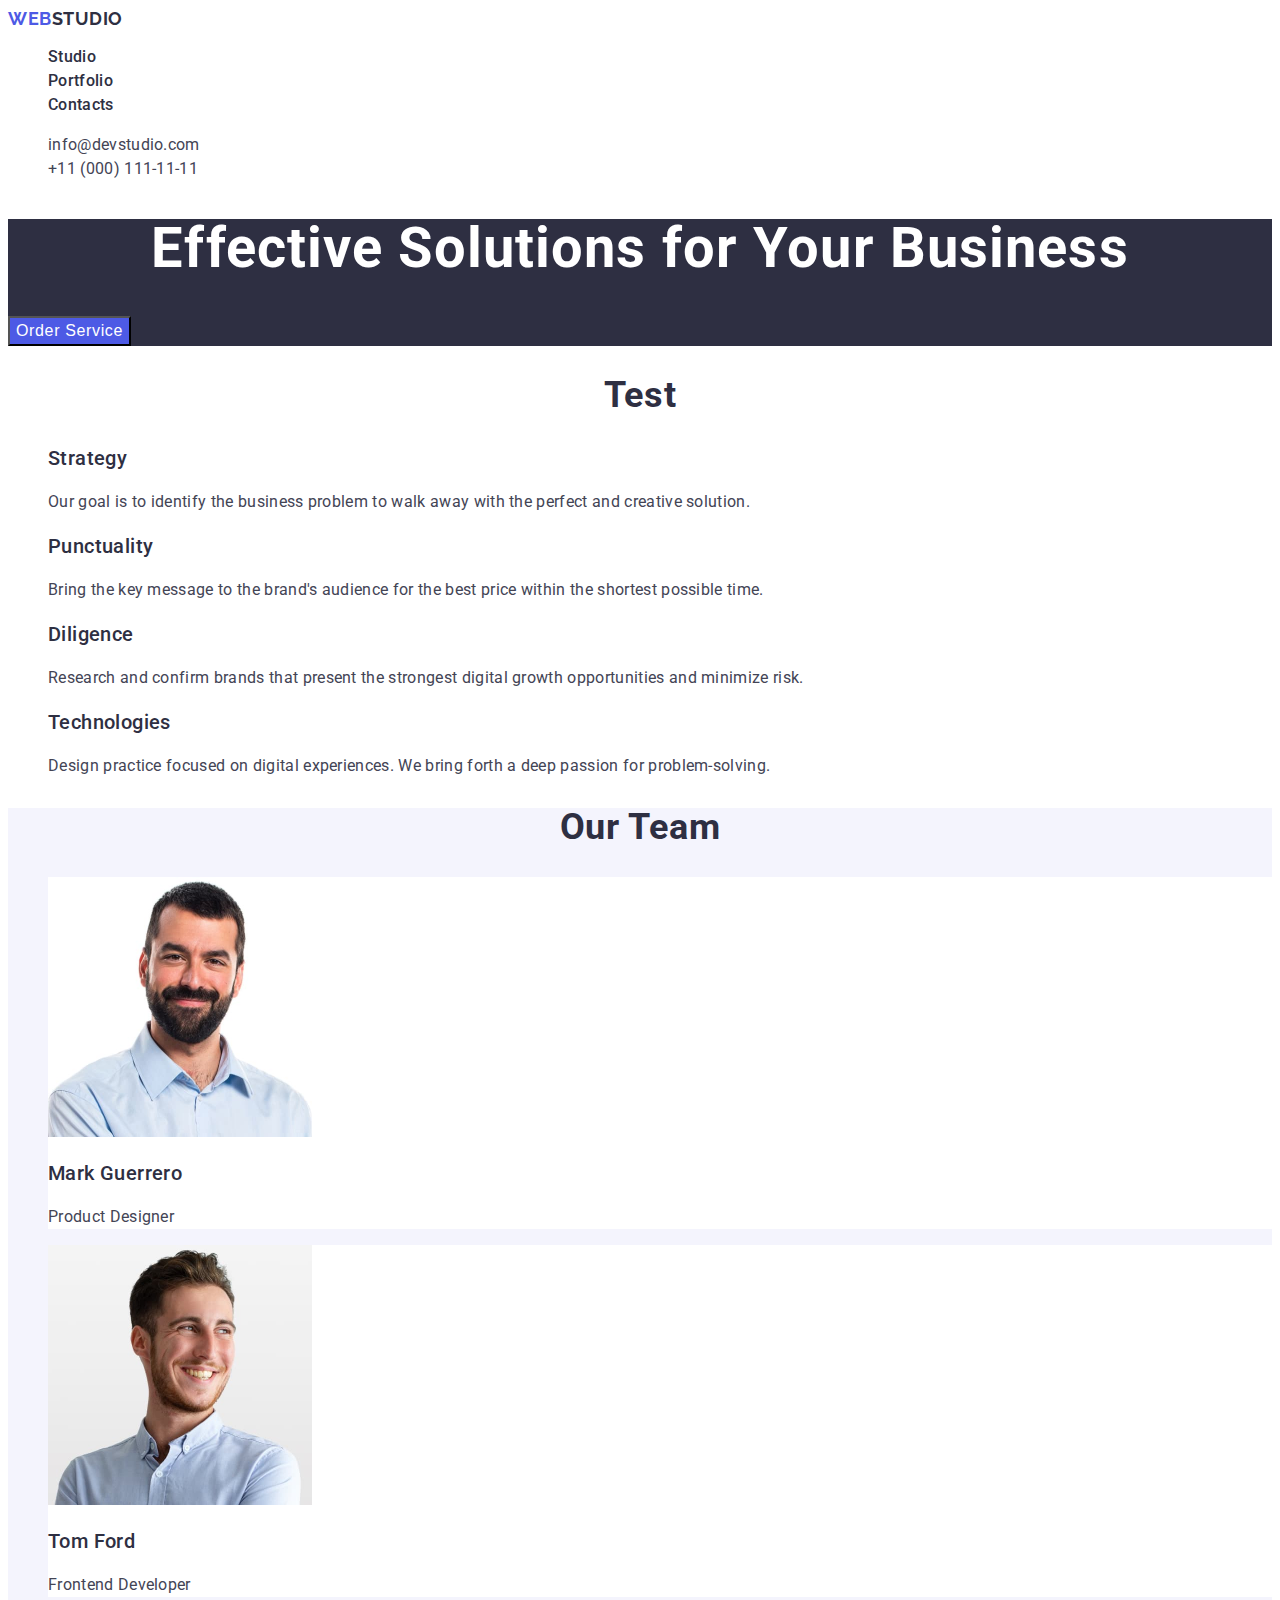
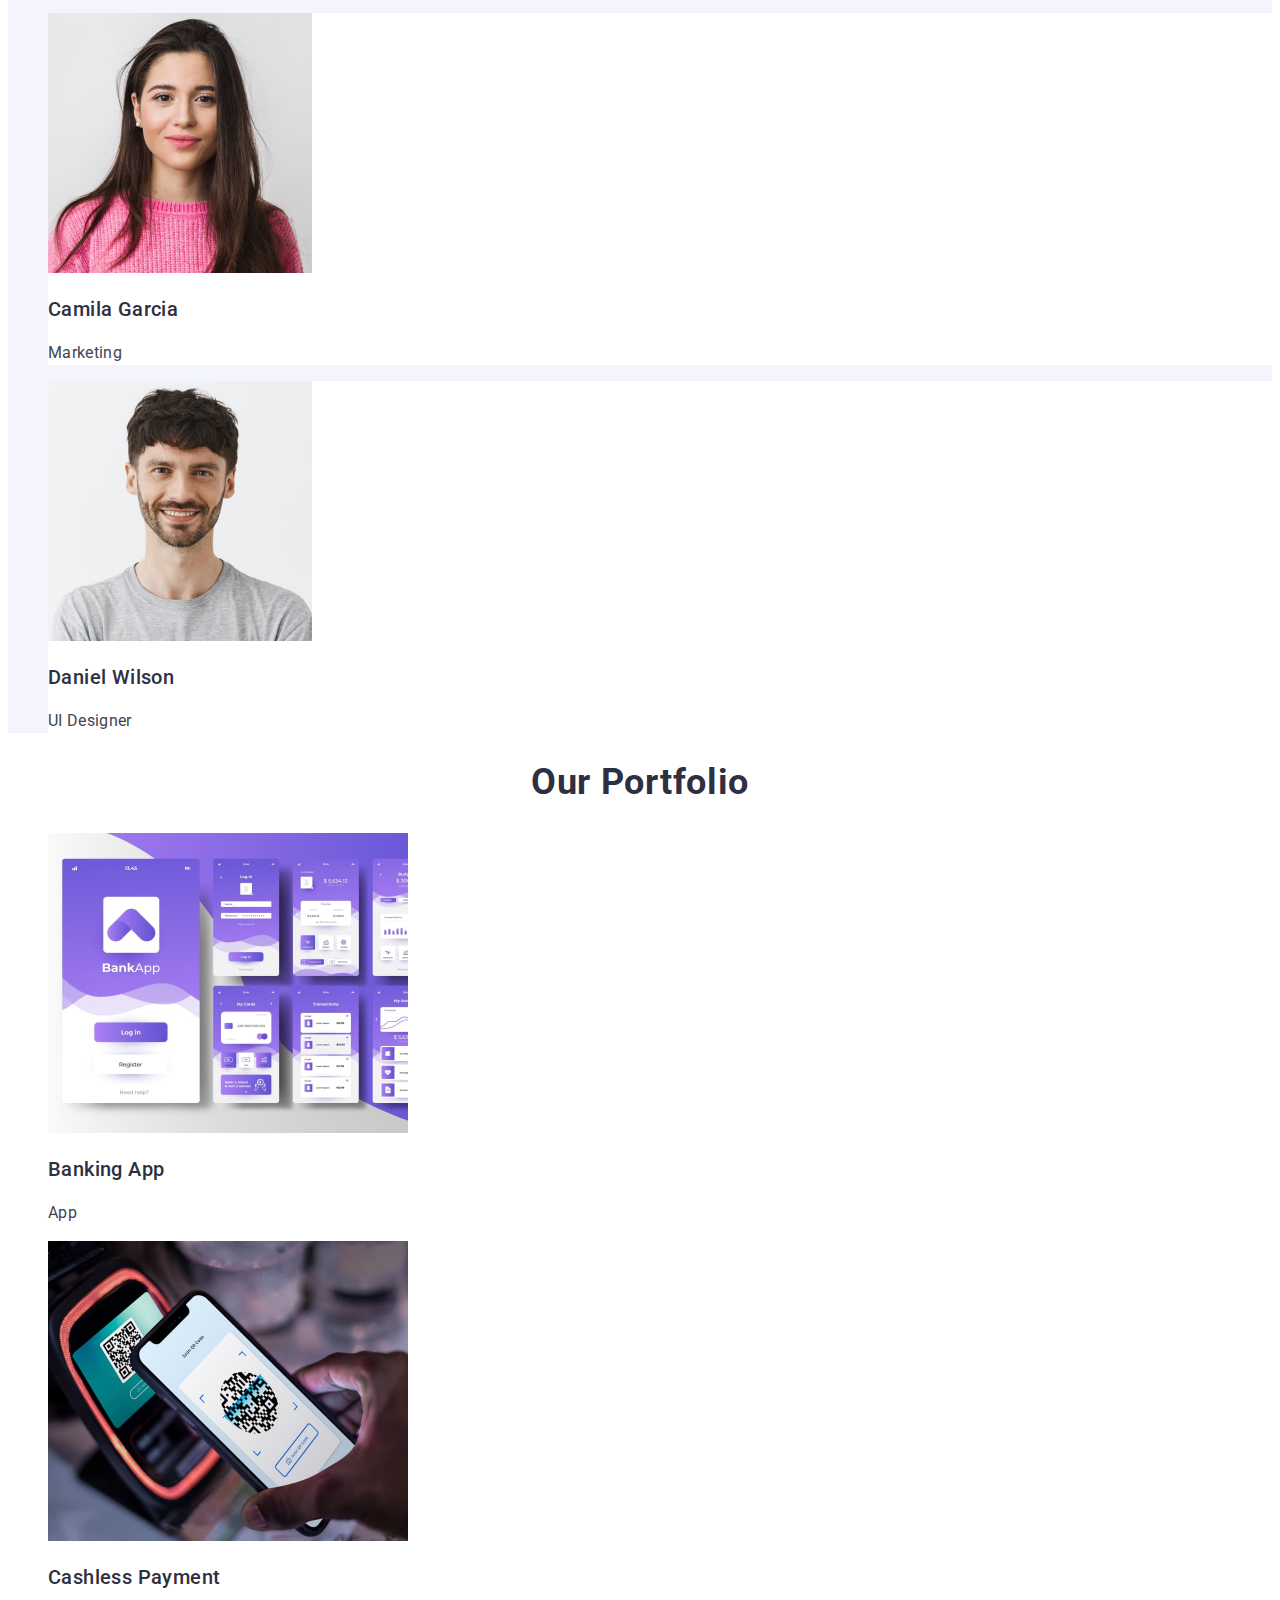
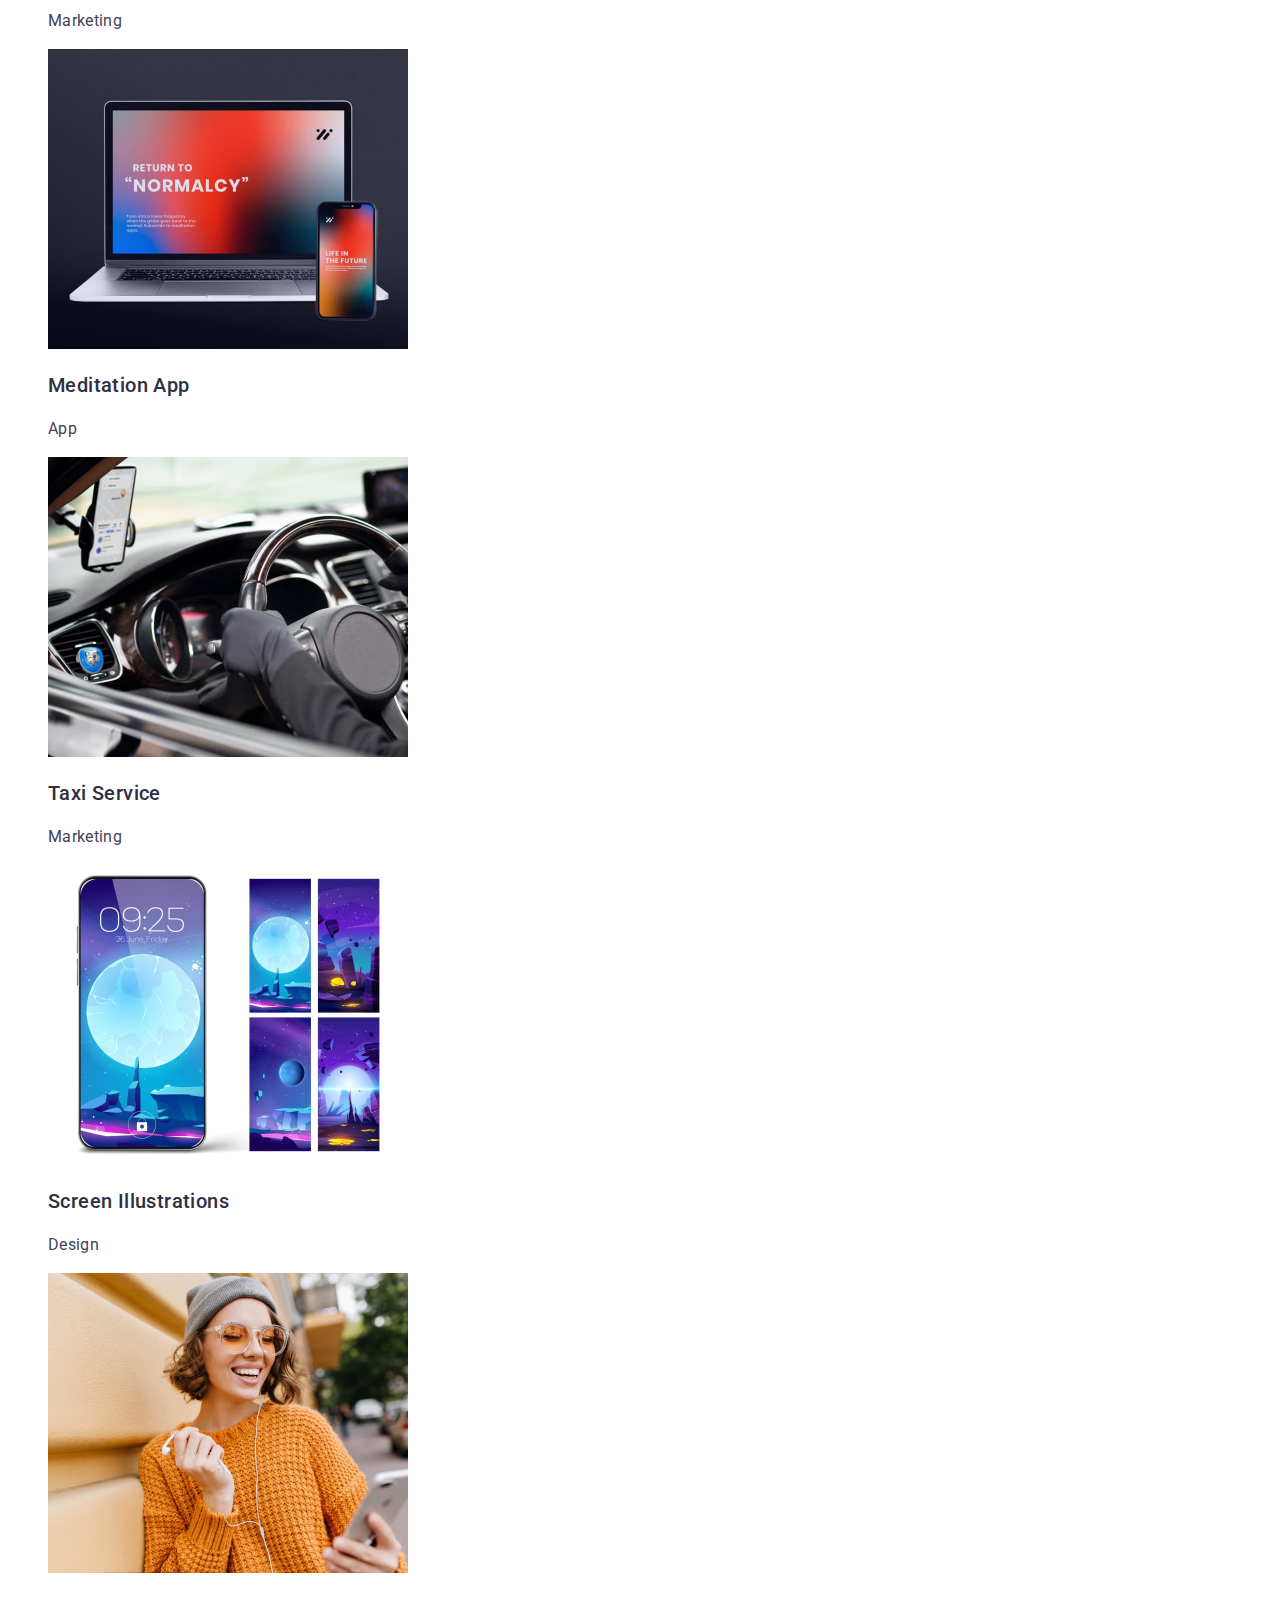
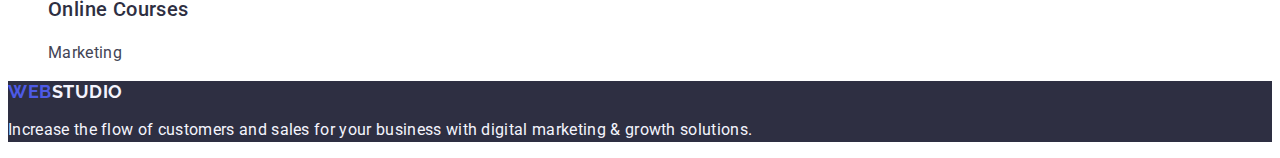
==== index.html @ 0a826c28 "all" ====
<!DOCTYPE html>
<html lang="en">
  <head>
    <meta charset="UTF-8" />
    <meta name="viewport" content="width=device-width, initial-scale=1.0" />
    <link
      rel="stylesheet"
      href="https://cdnjs.cloudflare.com/ajax/libs/modern-normalize/3.0.1/modern-normalize.min.css"
      integrity="sha512-q6WgHqiHlKyOqslT/lgBgodhd03Wp4BEqKeW6nNtlOY4quzyG3VoQKFrieaCeSnuVseNKRGpGeDU3qPmabCANg=="
      crossorigin="anonymous"
      referrerpolicy="no-referrer"
    />
    <link rel="preconnect" href="https://fonts.googleapis.com" />
    <link rel="preconnect" href="https://fonts.gstatic.com" crossorigin />
    <link
      href="https://fonts.googleapis.com/css2?family=Raleway:ital,wght@0,700;1,700&family=Roboto:wght@400;500;700&display=swap"
      rel="stylesheet"
    />
    <link rel="stylesheet" href="./css/style.css" />
    <title>Document</title>
  </head>
  <body>
    <header class="header-link">
      <nav class="nav-link">
        <a href="./index.html" class="logo"
          >Web<span class="logo-text">Studio</span></a
        >
        <ul>
          <li>
            <a href="/" class="link-header">Studio</a>
          </li>
          <li>
            <a href="" class="link-header">Portfolio</a>
          </li>
          <li>
            <a href="" class="link-header">Contacts</a>
          </li>
        </ul>
      </nav>
      <address class="address-head">
        <ul>
          <li>
            <a href="mailto:info@devstudio.com" class="address-link"
              >info@devstudio.com</a
            >
          </li>
          <li>
            <a href="tel:+110001111111" class="address-link"
              >+11 (000) 111-11-11</a
            >
          </li>
        </ul>
      </address>
    </header>
    <main>
      <!-- Order Servic де основна кнопка -->
      <section class="business">
        <h1 class="business-h">Effective Solutions for Your Business</h1>
        <button type="button" class="button-business">Order Service</button>
      </section>
      <!-- Опис -->
      <section>
        <h2 class="base-h-two">Test</h2>
        <ul>
          <li>
            <h3 class="base-h-tri">Strategy</h3>
            <p class="base-p">
              Our goal is to identify the business problem to walk away with the
              perfect and creative solution.
            </p>
          </li>
          <li>
            <h3 class="base-h-tri">Punctuality</h3>
            <p class="base-p">
              Bring the key message to the brand's audience for the best price
              within the shortest possible time.
            </p>
          </li>
          <li>
            <h3 class="base-h-tri">Diligence</h3>
            <p class="base-p">
              Research and confirm brands that present the strongest digital
              growth opportunities and minimize risk.
            </p>
          </li>
          <li>
            <h3 class="base-h-tri">Technologies</h3>
            <p class="base-p">
              Design practice focused on digital experiences. We bring forth a
              deep passion for problem-solving.
            </p>
          </li>
        </ul>
      </section>
      <!-- Команда -->
      <section class="comand">
        <h2 class="base-h-two-van">Our Team</h2>
        <ul>
          <li class="comand-link">
            <img
              src="./images/img-3.jpg"
              alt="photo-Mark Guerrero"
              width="264"
              height="260"
            />
            <h3 class="base-h-tri">Mark Guerrero</h3>
            <p class="base-p">Product Designer</p>
          </li>
          <li class="comand-link">
            <img
              src="./images/img-2.jpg"
              alt="photo-Tom Ford"
              width="264"
              height="260"
            />
            <h3 class="base-h-tri">Tom Ford</h3>
            <p class="base-p">Frontend Developer</p>
          </li>
          <li class="comand-link">
            <img
              src="./images/img-1.jpg"
              alt="photo-Camila Garcia"
              width="264"
              height="260"
            />
            <h3 class="base-h-tri">Camila Garcia</h3>
            <p class="base-p">Marketing</p>
          </li>
          <li class="comand-link">
            <img
              src="./images/img.jpg"
              alt="photo-Daniel Wilson"
              width="264"
              height="260"
            />
            <h3 class="base-h-tri">Daniel Wilson</h3>
            <p class="base-p">UI Designer</p>
          </li>
        </ul>
      </section>
      <!-- Портфоліо -->
      <section>
        <h2 class="base-h-two-van">Our Portfolio</h2>
        <ul>
          <li>
            <img
              src="./images/photo-5.jpg"
              alt="photo-Banking-App"
              width="360"
              height="300"
            />
            <h3 class="base-h-tri">Banking App</h3>
            <p class="base-p">App</p>
          </li>
          <li>
            <img
              src="./images/photo-4.jpg"
              alt="photo-Cashless-Payment"
              width="360"
              height="300"
            />
            <h3 class="base-h-tri">Cashless Payment</h3>
            <p class="base-p">Marketing</p>
          </li>
          <li>
            <img
              src="./images/photo-3.jpg"
              alt="photo-Meditation"
              width="360"
              height="300"
            />
            <h3 class="base-h-tri">Meditation App</h3>
            <p class="base-p">App</p>
          </li>
          <li>
            <img
              src="./images/photo-2.jpg"
              alt="photo-Taxi"
              width="360"
              height="300"
            />
            <h3 class="base-h-tri">Taxi Service</h3>
            <p class="base-p">Marketing</p>
          </li>
          <li>
            <img
              src="./images/photo-1.jpg"
              alt="photo-Screen-Illustrations"
              width="360"
              height="300"
            />
            <h3 class="base-h-tri">Screen Illustrations</h3>
            <p class="base-p">Design</p>
          </li>
          <li>
            <img
              src="./images/photo.jpg"
              alt="photo-Online-Courses"
              width="360"
              height="300"
            />
            <h3 class="base-h-tri">Online Courses</h3>
            <p class="base-p">Marketing</p>
          </li>
        </ul>
      </section>
    </main>
    <footer class="footer">
      <a href="./index.html" class="logo-futer"
        >Web<span class="logo-futer-span">Studio</span></a
      >
      <p class="footer-p">
        Increase the flow of customers and sales for your business with digital
        marketing & growth solutions.
      </p>
    </footer>
  </body>
</html>
---- css/style.css ----
body {
    font-family: "Roboto", sans-serif;
    background-color: #fff;
    color: #434455;
}
ul, ol {
    list-style-type: none;
}
a{
    text-decoration: none;
}
.address-head{
    font-style: normal
}
.logo{
    font-family: "Raleway", sans-serif;
    font-weight: 700;
    font-size: 18px;
    line-height: 1.17;
    letter-spacing: 0.03em;
    text-transform: uppercase;
    color: #4d5ae5;
}
.logo-text{
    color: #2e2f42;
}
.link-header{
    font-weight: 500;
    font-size: 16px;
    line-height: 1.5;
    letter-spacing: 0.02em;
    color: #2e2f42;
}
.link-header:focus, .link-header:hover{
    color: #404BBF;
}
.address-link{
    font-size: 16px;
    line-height: 1.5;
    letter-spacing: 0.02em;
    color: #434455;
    font-style: normal;
}
.address-link:focus, .address-link:hover {
    color: #404BBF;
}
.business{
    background-color: #2e2f42;
}
.business-h{
    font-weight: 700;
    font-size: 56px;
    line-height: 1.07;
    letter-spacing: 0.02em;
    text-align: center;
    color: #fff;
}
.button-business{
    font-weight: 500;
    font-size: 16px;
    line-height: 1.5;
    letter-spacing: 0.04em;
    color: #fff;
    background-color: #4d5ae5;
    cursor: pointer;
}
.button-business:focus, .button-business:hover {
    background-color: #404BBF;
}
.base-h-two{
    font-weight: 700;
    font-size: 36px;
    line-height: 1.11;
    letter-spacing: 0.02em;
    text-align: center;
    color: #2e2f42;
}
.base-h-two-van{
    font-weight: 700;
    font-size: 36px;
    line-height: 1.11;
    letter-spacing: 0.02em;
    text-align: center;
    color: #2e2f42;
    text-transform: capitalize;
}
.base-h-tri{
    font-weight: 500;
    font-size: 20px;
    line-height: 1.2;
    letter-spacing: 0.02em;
    color: #2e2f42;
}
.base-p{
    font-size: 16px;
    line-height: 1.5;
    letter-spacing: 0.02em;
}
.comand{
    background-color: #f4f4fd;
}
.comand-link{
    background-color: #fff;
}
.footer{
    background-color: #2e2f42;
}
.logo-futer{
    font-family: "Raleway", sans-serif;
    font-weight: 700;
    font-size: 18px;
    line-height: 1.17;
    letter-spacing: 0.03em;
    text-transform: uppercase;
    color: #4d5ae5;
}
.logo-futer-span{
    color: #f4f4fd;
}
.footer-p{
    font-size: 16px;
    line-height: 1.5;
    letter-spacing: 0.02em;
    color: #f4f4fd;
}
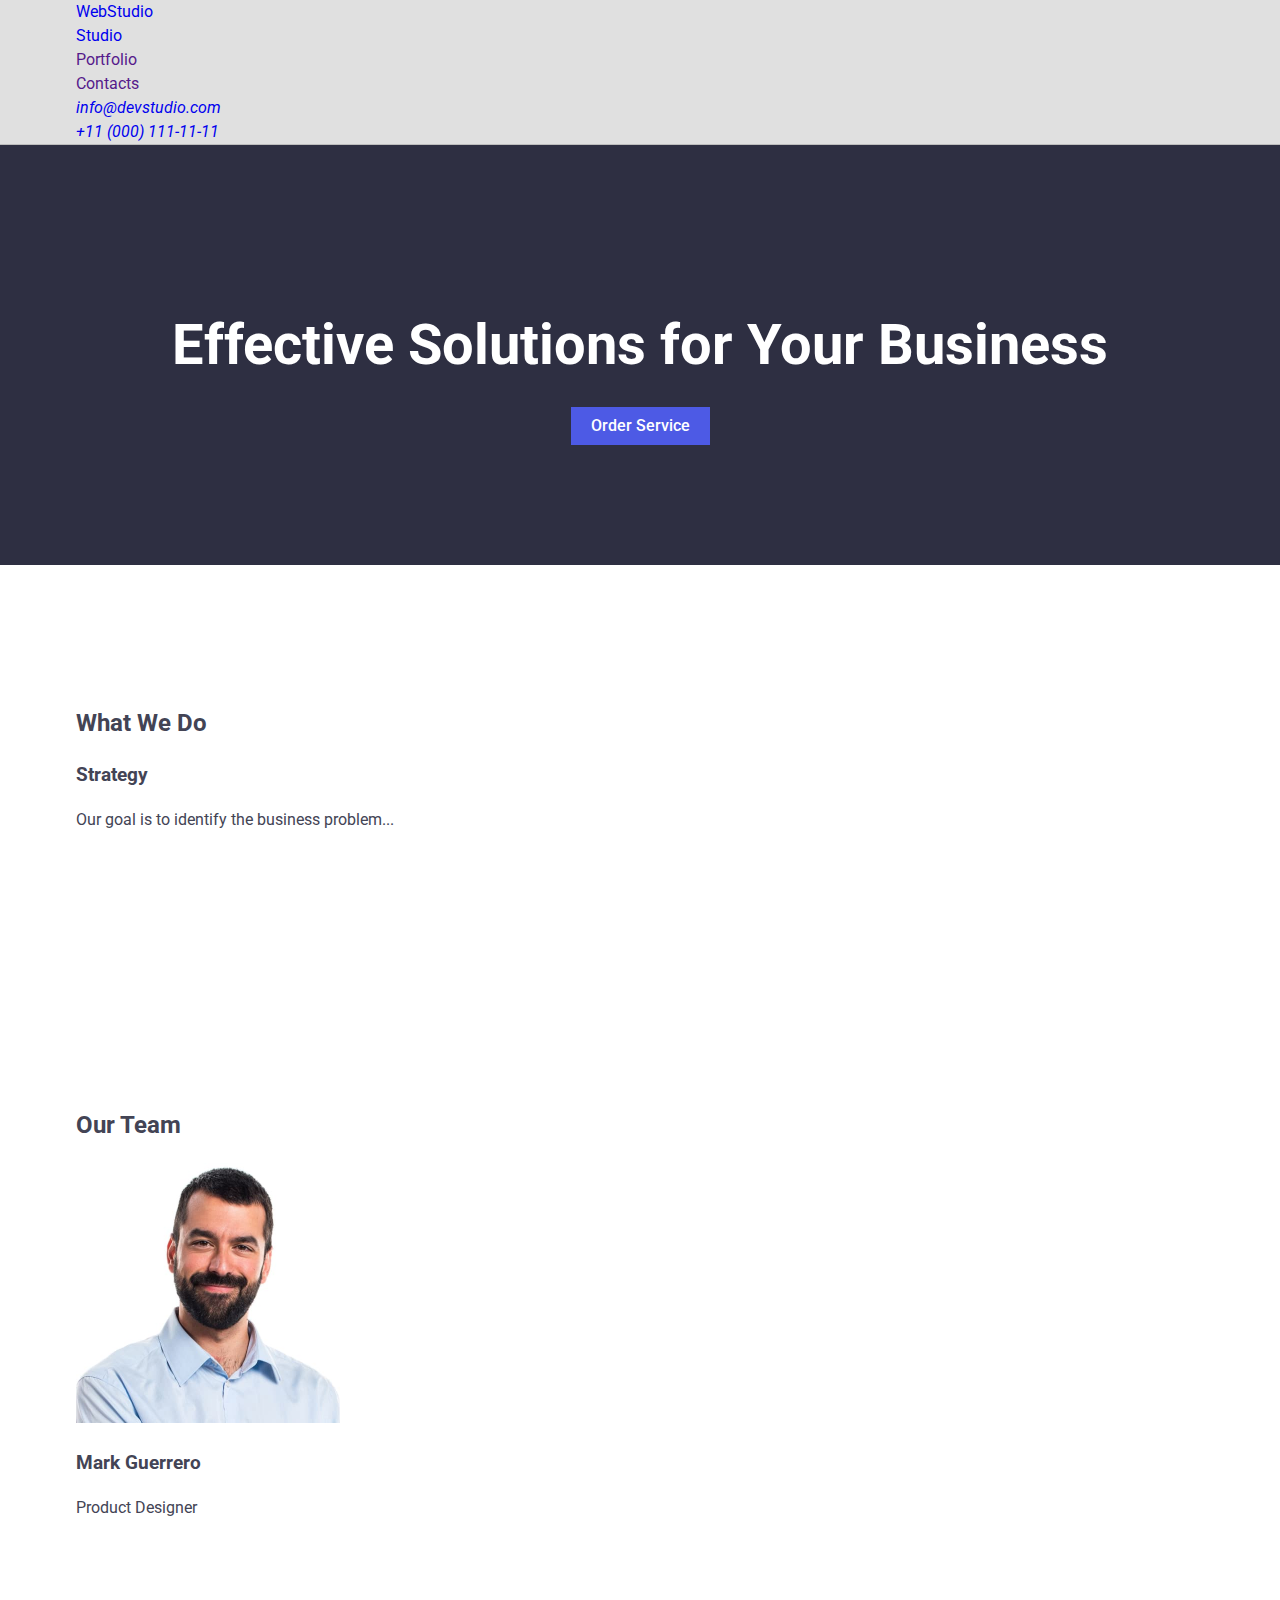
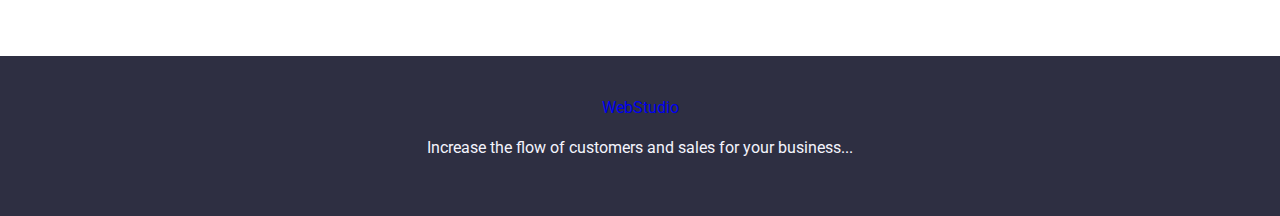
==== commit efbf6058: "all" ====
--- a/index.html
+++ b/index.html
@@ -1,218 +1,83 @@
 <!DOCTYPE html>
 <html lang="en">
-  <head>
-    <meta charset="UTF-8" />
-    <meta name="viewport" content="width=device-width, initial-scale=1.0" />
+<head>
+    <meta charset="UTF-8">
+    <meta name="viewport" content="width=device-width, initial-scale=1.0">
     <link
       rel="stylesheet"
       href="https://cdnjs.cloudflare.com/ajax/libs/modern-normalize/3.0.1/modern-normalize.min.css"
-      integrity="sha512-q6WgHqiHlKyOqslT/lgBgodhd03Wp4BEqKeW6nNtlOY4quzyG3VoQKFrieaCeSnuVseNKRGpGeDU3qPmabCANg=="
-      crossorigin="anonymous"
-      referrerpolicy="no-referrer"
     />
-    <link rel="preconnect" href="https://fonts.googleapis.com" />
-    <link rel="preconnect" href="https://fonts.gstatic.com" crossorigin />
+    <link rel="preconnect" href="https://fonts.googleapis.com">
+    <link rel="preconnect" href="https://fonts.gstatic.com" crossorigin>
     <link
-      href="https://fonts.googleapis.com/css2?family=Raleway:ital,wght@0,700;1,700&family=Roboto:wght@400;500;700&display=swap"
+      href="https://fonts.googleapis.com/css2?family=Raleway:wght@700&family=Roboto:wght@400;500;700&display=swap"
       rel="stylesheet"
     />
-    <link rel="stylesheet" href="./css/style.css" />
-    <title>Document</title>
-  </head>
-  <body>
-    <header class="header-link">
-      <nav class="nav-link">
-        <a href="./index.html" class="logo"
-          >Web<span class="logo-text">Studio</span></a
-        >
-        <ul>
-          <li>
-            <a href="/" class="link-header">Studio</a>
-          </li>
-          <li>
-            <a href="" class="link-header">Portfolio</a>
-          </li>
-          <li>
-            <a href="" class="link-header">Contacts</a>
-          </li>
-        </ul>
-      </nav>
-      <address class="address-head">
-        <ul>
-          <li>
-            <a href="mailto:info@devstudio.com" class="address-link"
-              >info@devstudio.com</a
-            >
-          </li>
-          <li>
-            <a href="tel:+110001111111" class="address-link"
-              >+11 (000) 111-11-11</a
-            >
-          </li>
-        </ul>
-      </address>
+    <link rel="stylesheet" href="./css/style.css">
+    <title>WebStudio</title>
+</head>
+<body>
+    <header class="header">
+      <div class="container">
+        <nav class="nav">
+          <a href="./index.html" class="logo">Web<span class="logo-text">Studio</span></a>
+          <ul class="nav-list">
+            <li><a href="/" class="nav-link">Studio</a></li>
+            <li><a href="" class="nav-link">Portfolio</a></li>
+            <li><a href="" class="nav-link">Contacts</a></li>
+          </ul>
+        </nav>
+        <address class="address">
+          <ul class="address-list">
+            <li><a href="mailto:info@devstudio.com" class="address-link">info@devstudio.com</a></li>
+            <li><a href="tel:+110001111111" class="address-link">+11 (000) 111-11-11</a></li>
+          </ul>
+        </address>
+      </div>
     </header>
+
     <main>
-      <!-- Order Servic де основна кнопка -->
-      <section class="business">
-        <h1 class="business-h">Effective Solutions for Your Business</h1>
-        <button type="button" class="button-business">Order Service</button>
+      <!-- Головний банер -->
+      <section class="business section">
+        <div class="container">
+          <h1 class="business-h">Effective Solutions for Your Business</h1>
+          <button type="button" class="button-business">Order Service</button>
+        </div>
       </section>
+
       <!-- Опис -->
-      <section>
-        <h2 class="base-h-two">Test</h2>
-        <ul>
-          <li>
-            <h3 class="base-h-tri">Strategy</h3>
-            <p class="base-p">
-              Our goal is to identify the business problem to walk away with the
-              perfect and creative solution.
-            </p>
-          </li>
-          <li>
-            <h3 class="base-h-tri">Punctuality</h3>
-            <p class="base-p">
-              Bring the key message to the brand's audience for the best price
-              within the shortest possible time.
-            </p>
-          </li>
-          <li>
-            <h3 class="base-h-tri">Diligence</h3>
-            <p class="base-p">
-              Research and confirm brands that present the strongest digital
-              growth opportunities and minimize risk.
-            </p>
-          </li>
-          <li>
-            <h3 class="base-h-tri">Technologies</h3>
-            <p class="base-p">
-              Design practice focused on digital experiences. We bring forth a
-              deep passion for problem-solving.
-            </p>
-          </li>
-        </ul>
+      <section class="section">
+        <div class="container">
+          <h2 class="base-h-two">What We Do</h2>
+          <ul>
+            <li>
+              <h3 class="base-h-tri">Strategy</h3>
+              <p class="base-p">Our goal is to identify the business problem...</p>
+            </li>
+          </ul>
+        </div>
       </section>
+
       <!-- Команда -->
-      <section class="comand">
-        <h2 class="base-h-two-van">Our Team</h2>
-        <ul>
-          <li class="comand-link">
-            <img
-              src="./images/img-3.jpg"
-              alt="photo-Mark Guerrero"
-              width="264"
-              height="260"
-            />
-            <h3 class="base-h-tri">Mark Guerrero</h3>
-            <p class="base-p">Product Designer</p>
-          </li>
-          <li class="comand-link">
-            <img
-              src="./images/img-2.jpg"
-              alt="photo-Tom Ford"
-              width="264"
-              height="260"
-            />
-            <h3 class="base-h-tri">Tom Ford</h3>
-            <p class="base-p">Frontend Developer</p>
-          </li>
-          <li class="comand-link">
-            <img
-              src="./images/img-1.jpg"
-              alt="photo-Camila Garcia"
-              width="264"
-              height="260"
-            />
-            <h3 class="base-h-tri">Camila Garcia</h3>
-            <p class="base-p">Marketing</p>
-          </li>
-          <li class="comand-link">
-            <img
-              src="./images/img.jpg"
-              alt="photo-Daniel Wilson"
-              width="264"
-              height="260"
-            />
-            <h3 class="base-h-tri">Daniel Wilson</h3>
-            <p class="base-p">UI Designer</p>
-          </li>
-        </ul>
-      </section>
-      <!-- Портфоліо -->
-      <section>
-        <h2 class="base-h-two-van">Our Portfolio</h2>
-        <ul>
-          <li>
-            <img
-              src="./images/photo-5.jpg"
-              alt="photo-Banking-App"
-              width="360"
-              height="300"
-            />
-            <h3 class="base-h-tri">Banking App</h3>
-            <p class="base-p">App</p>
-          </li>
-          <li>
-            <img
-              src="./images/photo-4.jpg"
-              alt="photo-Cashless-Payment"
-              width="360"
-              height="300"
-            />
-            <h3 class="base-h-tri">Cashless Payment</h3>
-            <p class="base-p">Marketing</p>
-          </li>
-          <li>
-            <img
-              src="./images/photo-3.jpg"
-              alt="photo-Meditation"
-              width="360"
-              height="300"
-            />
-            <h3 class="base-h-tri">Meditation App</h3>
-            <p class="base-p">App</p>
-          </li>
-          <li>
-            <img
-              src="./images/photo-2.jpg"
-              alt="photo-Taxi"
-              width="360"
-              height="300"
-            />
-            <h3 class="base-h-tri">Taxi Service</h3>
-            <p class="base-p">Marketing</p>
-          </li>
-          <li>
-            <img
-              src="./images/photo-1.jpg"
-              alt="photo-Screen-Illustrations"
-              width="360"
-              height="300"
-            />
-            <h3 class="base-h-tri">Screen Illustrations</h3>
-            <p class="base-p">Design</p>
-          </li>
-          <li>
-            <img
-              src="./images/photo.jpg"
-              alt="photo-Online-Courses"
-              width="360"
-              height="300"
-            />
-            <h3 class="base-h-tri">Online Courses</h3>
-            <p class="base-p">Marketing</p>
-          </li>
-        </ul>
+      <section class="comand section">
+        <div class="container">
+          <h2 class="base-h-two-van">Our Team</h2>
+          <ul>
+            <li class="comand-link">
+              <img src="./images/img-3.jpg" alt="Mark Guerrero" width="264" height="260">
+              <h3 class="base-h-tri">Mark Guerrero</h3>
+              <p class="base-p">Product Designer</p>
+            </li>
+          </ul>
+        </div>
       </section>
     </main>
+
     <footer class="footer">
-      <a href="./index.html" class="logo-futer"
-        >Web<span class="logo-futer-span">Studio</span></a
-      >
-      <p class="footer-p">
-        Increase the flow of customers and sales for your business with digital
-        marketing & growth solutions.
-      </p>
+      <div class="container">
+        <a href="./index.html" class="logo-futer">Web<span class="logo-futer-span">Studio</span></a>
+        <p class="footer-p">Increase the flow of customers and sales for your business...</p>
+      </div>
     </footer>
-  </body>
-</html>+</body>
+</html>
--- a/css/style.css
+++ b/css/style.css
@@ -1,125 +1,95 @@
-body {
+/* Глобальні стилі */
+*, *::before, *::after {
+    box-sizing: border-box;
+  }
+  
+  body {
     font-family: "Roboto", sans-serif;
     background-color: #fff;
     color: #434455;
-}
-ul, ol {
-    list-style-type: none;
-}
-a{
+    margin: 0;
+    padding: 0;
+    line-height: 1.5;
+  }
+  
+  ul {
+    list-style: none;
+    padding: 0;
+    margin: 0;
+  }
+  
+  a {
     text-decoration: none;
-}
-.address-head{
-    font-style: normal
-}
-.logo{
-    font-family: "Raleway", sans-serif;
+  }
+  
+  /* Контейнер */
+  .container {
+    max-width: 1158px;
+    margin: 0 auto;
+    padding: 0 15px;
+  }
+  
+  /* Хедер */
+  .header {
+    background-color: #e0e0e0;
+    border-bottom: 1px solid #bdbdbd; /* Додано рамку */
+  }
+  
+  /* Секції */
+  .section {
+    padding: 120px 0;
+  }
+  
+  /* Бізнес-секція */
+  .business {
+    background-color: #2e2f42;
+    text-align: center;
+  }
+  
+  .business-h {
+    font-weight: 700;
+    font-size: 56px;
+    color: #fff;
+    margin-bottom: 20px;
+  }
+  
+  .button-business {
+    font-weight: 500;
+    font-size: 16px;
+    background-color: #4d5ae5;
+    color: #fff;
+    padding: 10px 20px;
+    border: none;
+    cursor: pointer;
+  }
+  
+  .button-business:hover {
+    background-color: #404bbf;
+  }
+  
+  /* Футер */
+  .footer {
+    background-color: #2e2f42;
+    color: #f4f4fd;
+    padding: 40px 0;
+    text-align: center;
+  }
+  
+  .footer-logo {
     font-weight: 700;
     font-size: 18px;
-    line-height: 1.17;
-    letter-spacing: 0.03em;
+    color: #4d5ae5;
     text-transform: uppercase;
-    color: #4d5ae5;
-}
-.logo-text{
-    color: #2e2f42;
-}
-.link-header{
-    font-weight: 500;
+  }
+  
+  .footer-logo-span {
+    color: #f4f4fd;
+  }
+  
+  .footer-text {
     font-size: 16px;
-    line-height: 1.5;
-    letter-spacing: 0.02em;
-    color: #2e2f42;
-}
-.link-header:focus, .link-header:hover{
-    color: #404BBF;
-}
-.address-link{
-    font-size: 16px;
-    line-height: 1.5;
-    letter-spacing: 0.02em;
-    color: #434455;
-    font-style: normal;
-}
-.address-link:focus, .address-link:hover {
-    color: #404BBF;
-}
-.business{
-    background-color: #2e2f42;
-}
-.business-h{
-    font-weight: 700;
-    font-size: 56px;
-    line-height: 1.07;
-    letter-spacing: 0.02em;
-    text-align: center;
-    color: #fff;
-}
-.button-business{
-    font-weight: 500;
-    font-size: 16px;
-    line-height: 1.5;
-    letter-spacing: 0.04em;
-    color: #fff;
-    background-color: #4d5ae5;
-    cursor: pointer;
-}
-.button-business:focus, .button-business:hover {
-    background-color: #404BBF;
-}
-.base-h-two{
-    font-weight: 700;
-    font-size: 36px;
-    line-height: 1.11;
-    letter-spacing: 0.02em;
-    text-align: center;
-    color: #2e2f42;
-}
-.base-h-two-van{
-    font-weight: 700;
-    font-size: 36px;
-    line-height: 1.11;
-    letter-spacing: 0.02em;
-    text-align: center;
-    color: #2e2f42;
-    text-transform: capitalize;
-}
-.base-h-tri{
-    font-weight: 500;
-    font-size: 20px;
-    line-height: 1.2;
-    letter-spacing: 0.02em;
-    color: #2e2f42;
-}
-.base-p{
-    font-size: 16px;
-    line-height: 1.5;
-    letter-spacing: 0.02em;
-}
-.comand{
-    background-color: #f4f4fd;
-}
-.comand-link{
-    background-color: #fff;
-}
-.footer{
-    background-color: #2e2f42;
-}
-.logo-futer{
-    font-family: "Raleway", sans-serif;
-    font-weight: 700;
-    font-size: 18px;
-    line-height: 1.17;
-    letter-spacing: 0.03em;
-    text-transform: uppercase;
-    color: #4d5ae5;
-}
-.logo-futer-span{
     color: #f4f4fd;
-}
-.footer-p{
-    font-size: 16px;
-    line-height: 1.5;
-    letter-spacing: 0.02em;
-    color: #f4f4fd;
-}+    max-width: 400px;
+    margin: 0 auto;
+  }
+  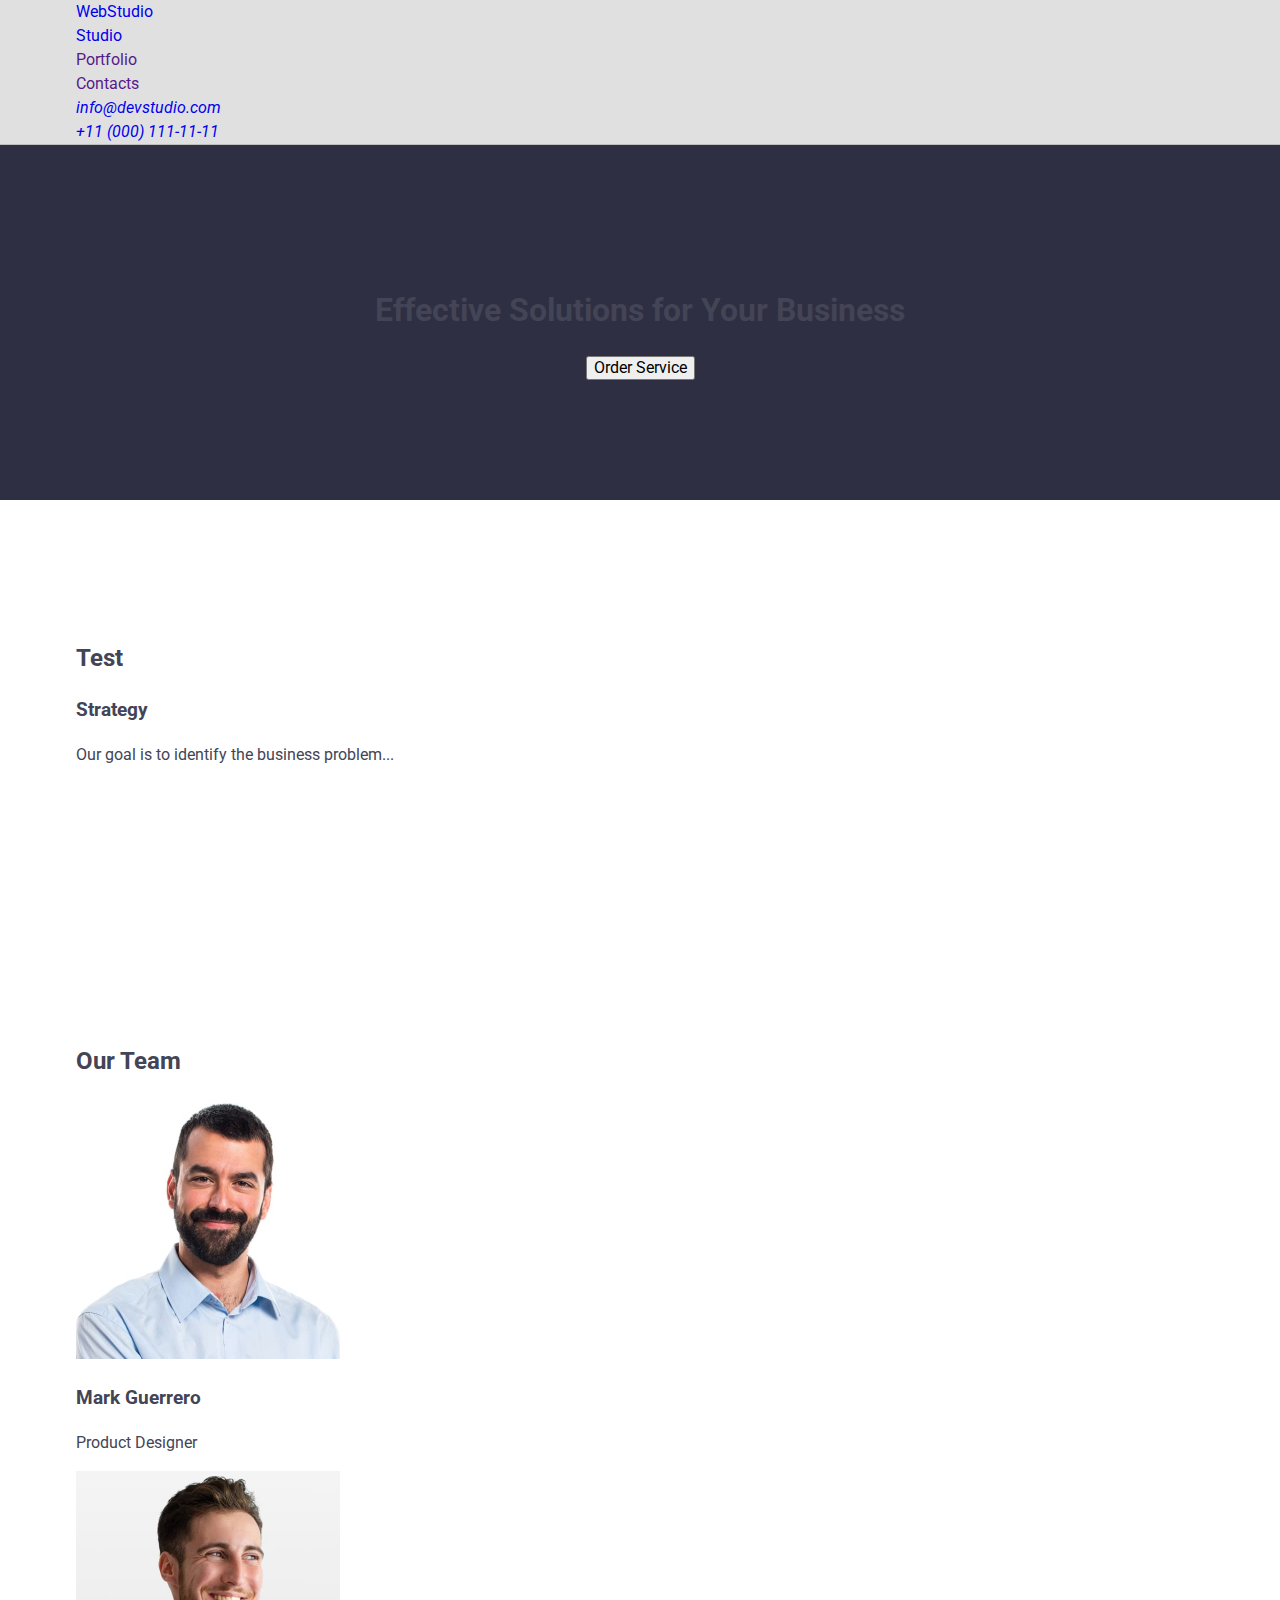
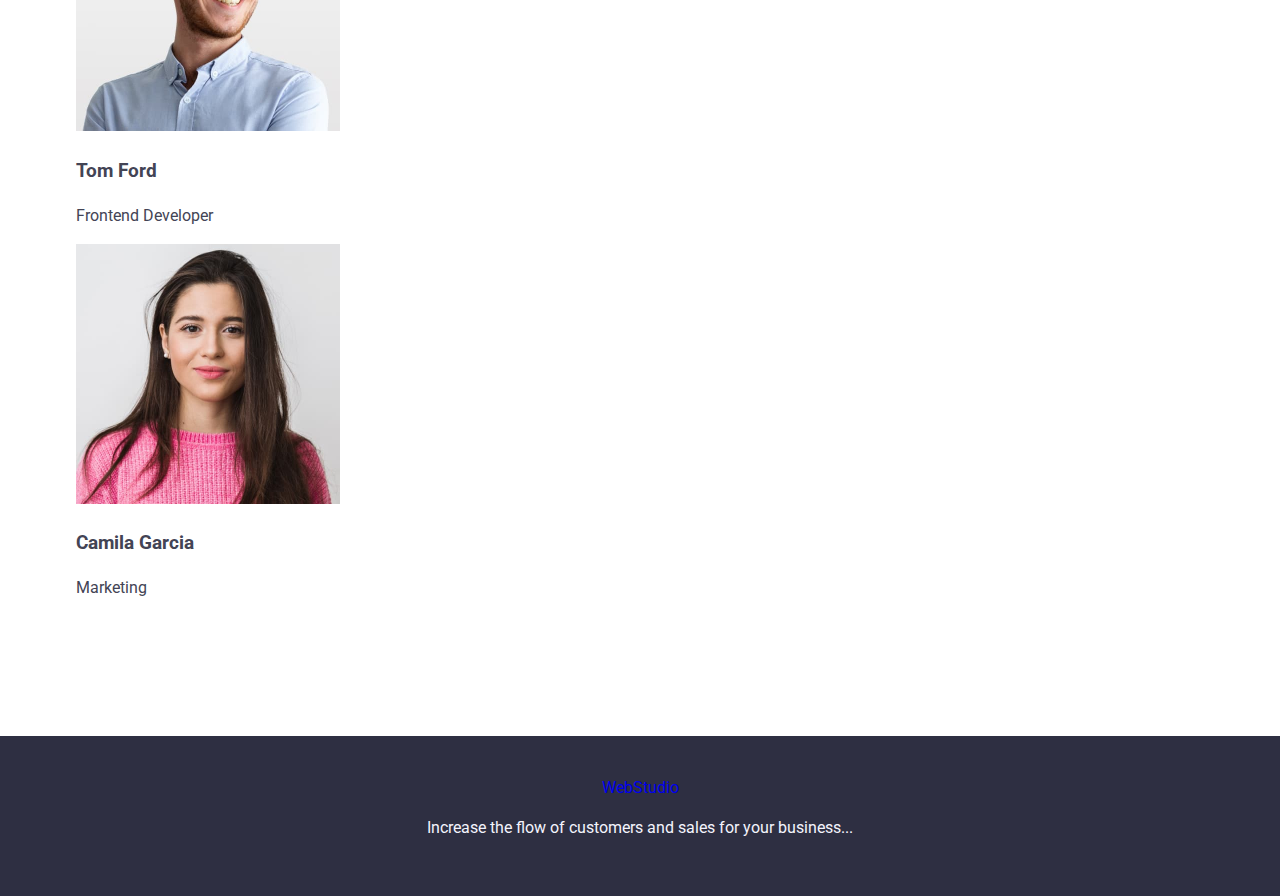
==== commit aab40e8d: "all" ====
--- a/index.html
+++ b/index.html
@@ -3,16 +3,10 @@
 <head>
     <meta charset="UTF-8">
     <meta name="viewport" content="width=device-width, initial-scale=1.0">
-    <link
-      rel="stylesheet"
-      href="https://cdnjs.cloudflare.com/ajax/libs/modern-normalize/3.0.1/modern-normalize.min.css"
-    />
+    <link rel="stylesheet" href="https://cdnjs.cloudflare.com/ajax/libs/modern-normalize/3.0.1/modern-normalize.min.css">
     <link rel="preconnect" href="https://fonts.googleapis.com">
     <link rel="preconnect" href="https://fonts.gstatic.com" crossorigin>
-    <link
-      href="https://fonts.googleapis.com/css2?family=Raleway:wght@700&family=Roboto:wght@400;500;700&display=swap"
-      rel="stylesheet"
-    />
+    <link href="https://fonts.googleapis.com/css2?family=Raleway:wght@700&family=Roboto:wght@400;500;700&display=swap" rel="stylesheet">
     <link rel="stylesheet" href="./css/style.css">
     <title>WebStudio</title>
 </head>
@@ -21,14 +15,14 @@
       <div class="container">
         <nav class="nav">
           <a href="./index.html" class="logo">Web<span class="logo-text">Studio</span></a>
-          <ul class="nav-list">
-            <li><a href="/" class="nav-link">Studio</a></li>
-            <li><a href="" class="nav-link">Portfolio</a></li>
-            <li><a href="" class="nav-link">Contacts</a></li>
+          <ul>
+            <li><a href="/" class="link-header">Studio</a></li>
+            <li><a href="" class="link-header">Portfolio</a></li>
+            <li><a href="" class="link-header">Contacts</a></li>
           </ul>
         </nav>
-        <address class="address">
-          <ul class="address-list">
+        <address class="address-head">
+          <ul>
             <li><a href="mailto:info@devstudio.com" class="address-link">info@devstudio.com</a></li>
             <li><a href="tel:+110001111111" class="address-link">+11 (000) 111-11-11</a></li>
           </ul>
@@ -48,7 +42,7 @@
       <!-- Опис -->
       <section class="section">
         <div class="container">
-          <h2 class="base-h-two">What We Do</h2>
+          <h2 class="base-h-two">Test</h2>
           <ul>
             <li>
               <h3 class="base-h-tri">Strategy</h3>
@@ -68,6 +62,16 @@
               <h3 class="base-h-tri">Mark Guerrero</h3>
               <p class="base-p">Product Designer</p>
             </li>
+            <li class="comand-link">
+              <img src="./images/img-2.jpg" alt="Tom Ford" width="264" height="260">
+              <h3 class="base-h-tri">Tom Ford</h3>
+              <p class="base-p">Frontend Developer</p>
+            </li>
+            <li class="comand-link">
+              <img src="./images/img-1.jpg" alt="Camila Garcia" width="264" height="260">
+              <h3 class="base-h-tri">Camila Garcia</h3>
+              <p class="base-p">Marketing</p>
+            </li>
           </ul>
         </div>
       </section>
--- a/css/style.css
+++ b/css/style.css
@@ -46,27 +46,6 @@
     text-align: center;
   }
   
-  .business-h {
-    font-weight: 700;
-    font-size: 56px;
-    color: #fff;
-    margin-bottom: 20px;
-  }
-  
-  .button-business {
-    font-weight: 500;
-    font-size: 16px;
-    background-color: #4d5ae5;
-    color: #fff;
-    padding: 10px 20px;
-    border: none;
-    cursor: pointer;
-  }
-  
-  .button-business:hover {
-    background-color: #404bbf;
-  }
-  
   /* Футер */
   .footer {
     background-color: #2e2f42;
@@ -74,22 +53,4 @@
     padding: 40px 0;
     text-align: center;
   }
-  
-  .footer-logo {
-    font-weight: 700;
-    font-size: 18px;
-    color: #4d5ae5;
-    text-transform: uppercase;
-  }
-  
-  .footer-logo-span {
-    color: #f4f4fd;
-  }
-  
-  .footer-text {
-    font-size: 16px;
-    color: #f4f4fd;
-    max-width: 400px;
-    margin: 0 auto;
-  }
   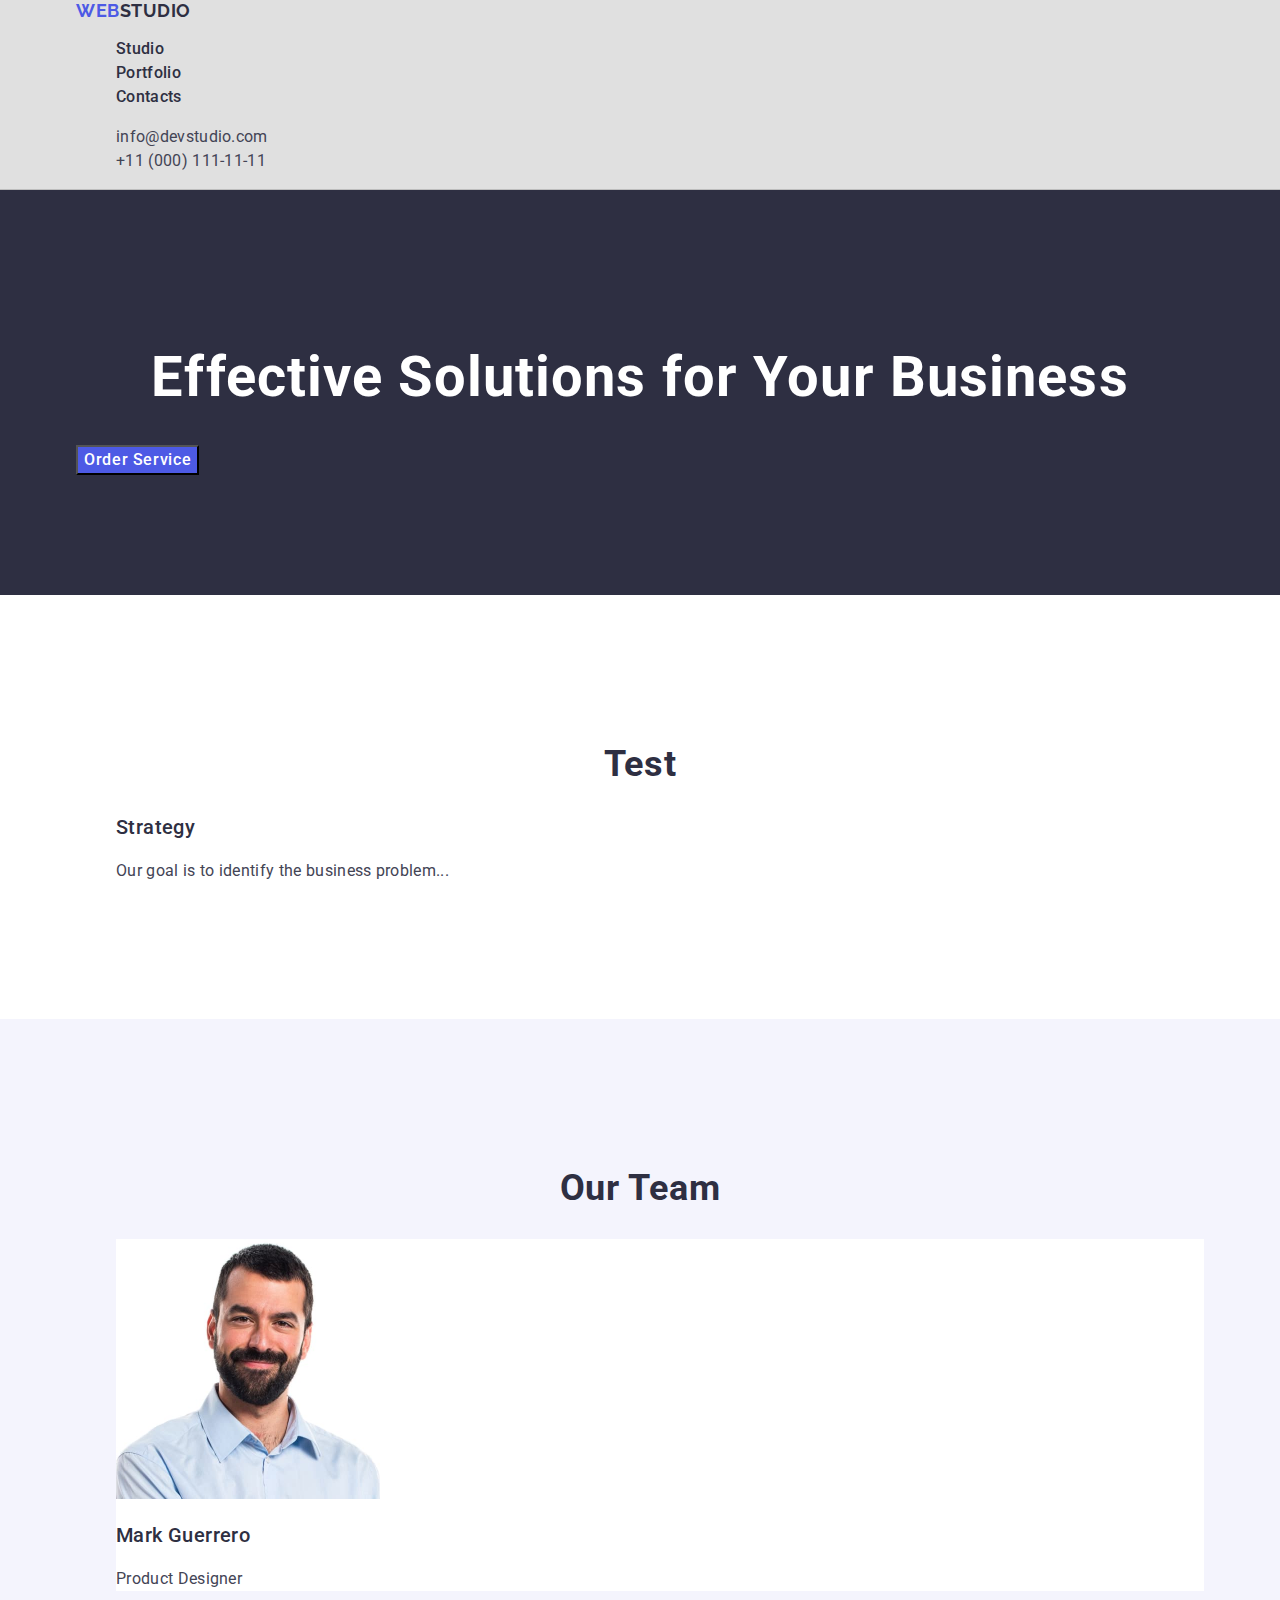
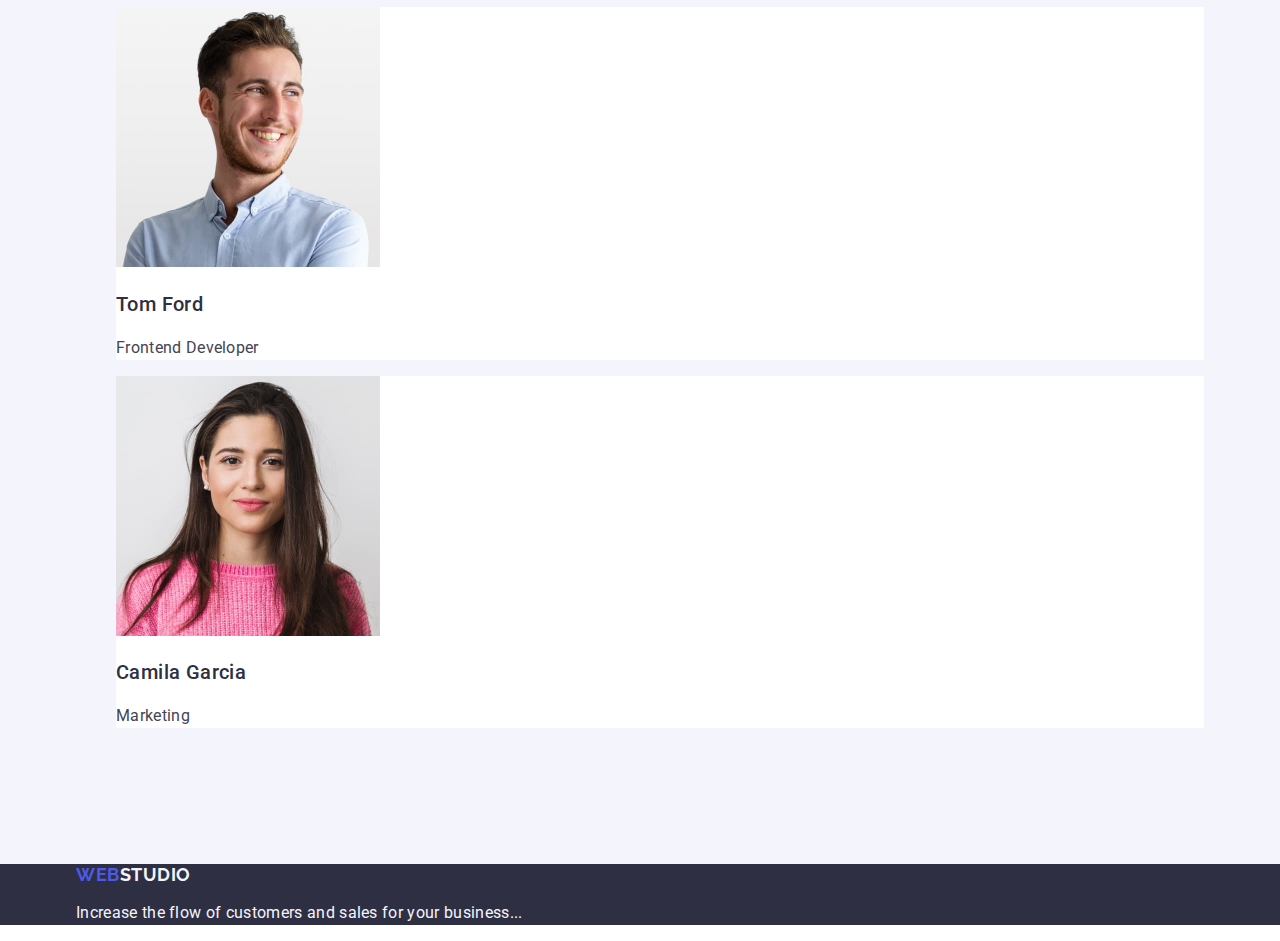
==== commit 1c9e84c4: "all" ====
--- a/index.html
+++ b/index.html
@@ -13,7 +13,7 @@
 <body>
     <header class="header">
       <div class="container">
-        <nav class="nav">
+        <nav class="nav-link">
           <a href="./index.html" class="logo">Web<span class="logo-text">Studio</span></a>
           <ul>
             <li><a href="/" class="link-header">Studio</a></li>
--- a/css/style.css
+++ b/css/style.css
@@ -1,56 +1,137 @@
-/* Глобальні стилі */
-*, *::before, *::after {
-    box-sizing: border-box;
-  }
-  
-  body {
+body {
     font-family: "Roboto", sans-serif;
     background-color: #fff;
     color: #434455;
-    margin: 0;
-    padding: 0;
-    line-height: 1.5;
-  }
-  
-  ul {
-    list-style: none;
-    padding: 0;
-    margin: 0;
-  }
-  
-  a {
-    text-decoration: none;
-  }
-  
-  /* Контейнер */
-  .container {
+}
+ul, ol {
+    list-style-type: none;
+}
+.container {
     max-width: 1158px;
     margin: 0 auto;
     padding: 0 15px;
   }
-  
-  /* Хедер */
-  .header {
+a{
+    text-decoration: none;
+}
+.address-head{
+    font-style: normal
+}
+.header {
     background-color: #e0e0e0;
     border-bottom: 1px solid #bdbdbd; /* Додано рамку */
   }
-  
-  /* Секції */
-  .section {
+.logo{
+    font-family: "Raleway", sans-serif;
+    font-weight: 700;
+    font-size: 18px;
+    line-height: 1.17;
+    letter-spacing: 0.03em;
+    text-transform: uppercase;
+    color: #4d5ae5;
+}
+.logo-text{
+    color: #2e2f42;
+}
+.link-header{
+    font-weight: 500;
+    font-size: 16px;
+    line-height: 1.5;
+    letter-spacing: 0.02em;
+    color: #2e2f42;
+}
+.link-header:focus, .link-header:hover{
+    color: #404BBF;
+}
+.address-link{
+    font-size: 16px;
+    line-height: 1.5;
+    letter-spacing: 0.02em;
+    color: #434455;
+    font-style: normal;
+}
+.address-link:focus, .address-link:hover {
+    color: #404BBF;
+}
+.business{
+    background-color: #2e2f42;
+}
+.business-h{
+    font-weight: 700;
+    font-size: 56px;
+    line-height: 1.07;
+    letter-spacing: 0.02em;
+    text-align: center;
+    color: #fff;
+}
+.button-business{
+    font-weight: 500;
+    font-size: 16px;
+    line-height: 1.5;
+    letter-spacing: 0.04em;
+    color: #fff;
+    background-color: #4d5ae5;
+    cursor: pointer;
+}
+.button-business:focus, .button-business:hover {
+    background-color: #404BBF;
+}
+.base-h-two{
+    font-weight: 700;
+    font-size: 36px;
+    line-height: 1.11;
+    letter-spacing: 0.02em;
+    text-align: center;
+    color: #2e2f42;
+}
+.base-h-two-van{
+    font-weight: 700;
+    font-size: 36px;
+    line-height: 1.11;
+    letter-spacing: 0.02em;
+    text-align: center;
+    color: #2e2f42;
+    text-transform: capitalize;
+}
+.base-h-tri{
+    font-weight: 500;
+    font-size: 20px;
+    line-height: 1.2;
+    letter-spacing: 0.02em;
+    color: #2e2f42;
+}
+.base-p{
+    font-size: 16px;
+    line-height: 1.5;
+    letter-spacing: 0.02em;
+}
+.comand{
+    background-color: #f4f4fd;
+}
+.section {
     padding: 120px 0;
   }
-  
-  /* Бізнес-секція */
-  .business {
+.comand-link{
+    background-color: #fff;
+}
+.footer{
     background-color: #2e2f42;
-    text-align: center;
-  }
-  
-  /* Футер */
-  .footer {
-    background-color: #2e2f42;
+}
+.logo-futer{
+    font-family: "Raleway", sans-serif;
+    font-weight: 700;
+    font-size: 18px;
+    line-height: 1.17;
+    letter-spacing: 0.03em;
+    text-transform: uppercase;
+    color: #4d5ae5;
+}
+.logo-futer-span{
     color: #f4f4fd;
-    padding: 40px 0;
-    text-align: center;
-  }
-  +}
+.footer-p{
+    font-size: 16px;
+    line-height: 1.5;
+    letter-spacing: 0.02em;
+    color: #f4f4fd;
+}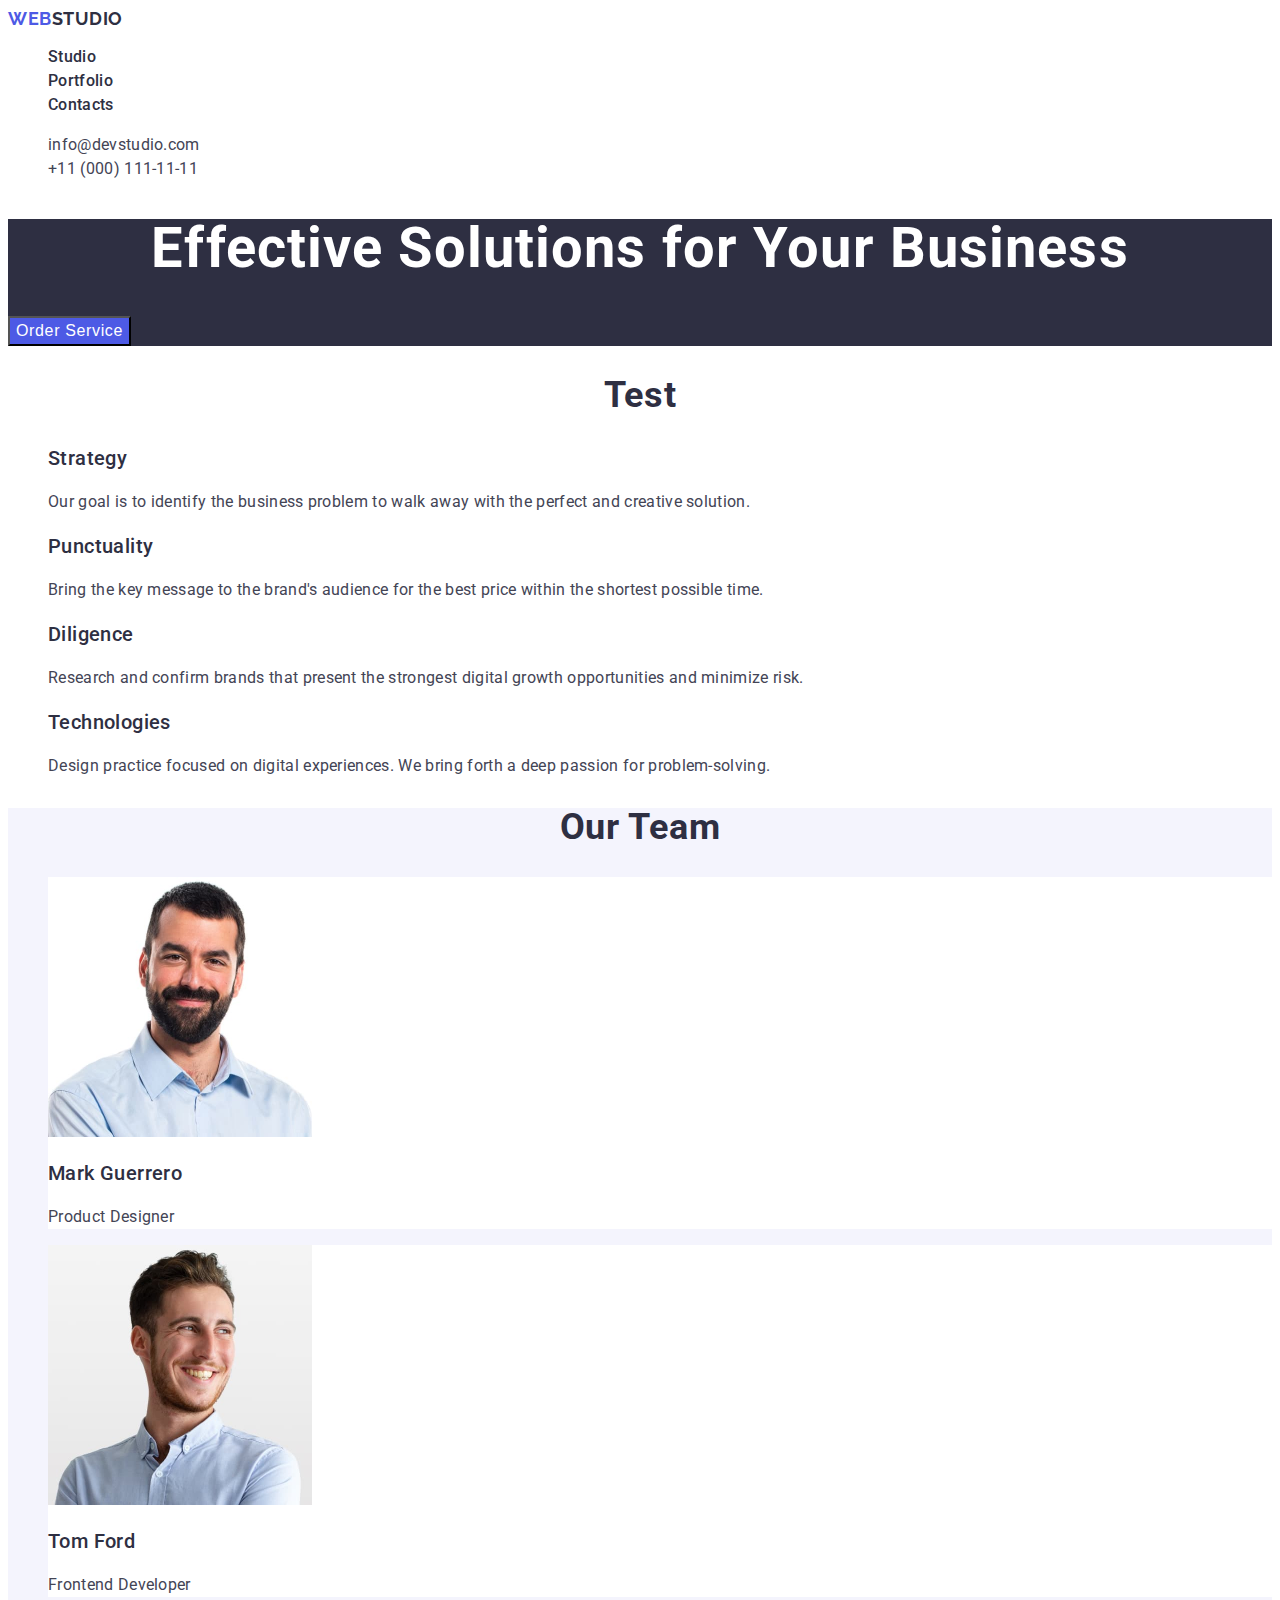
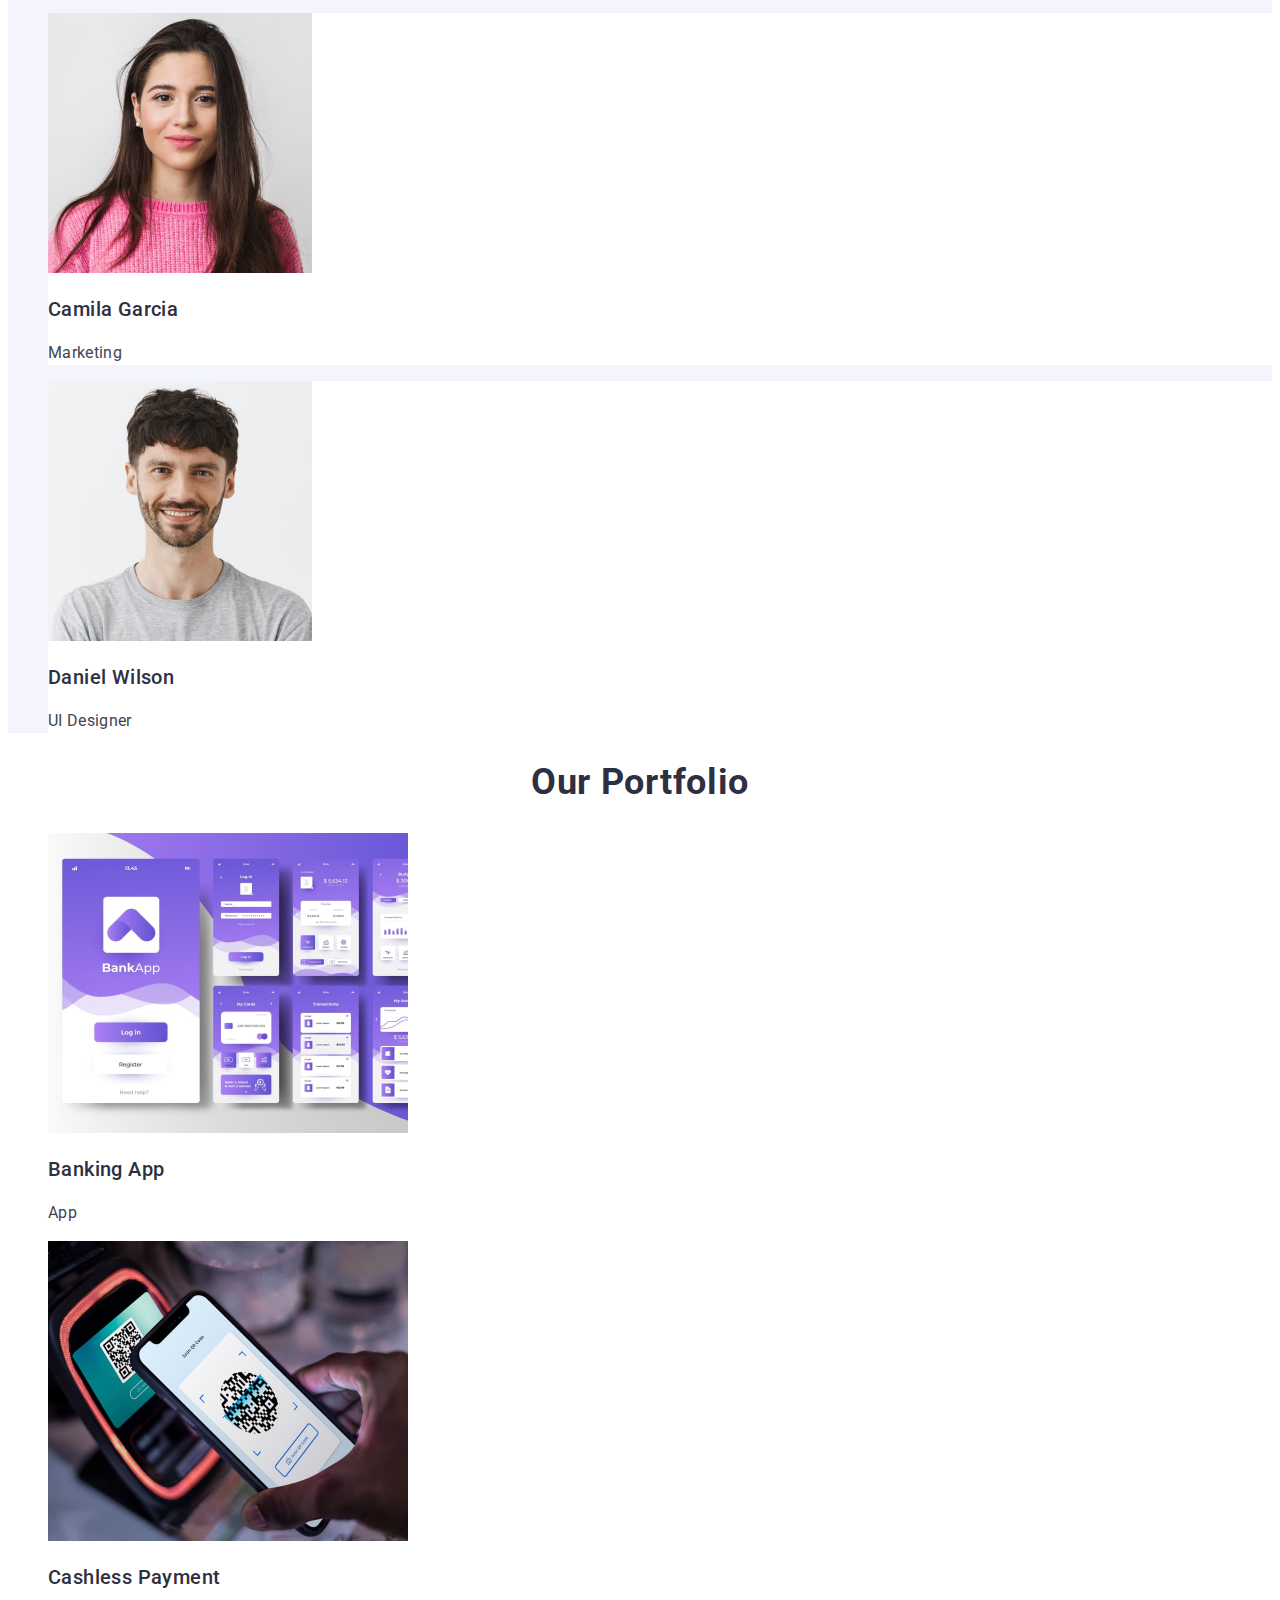
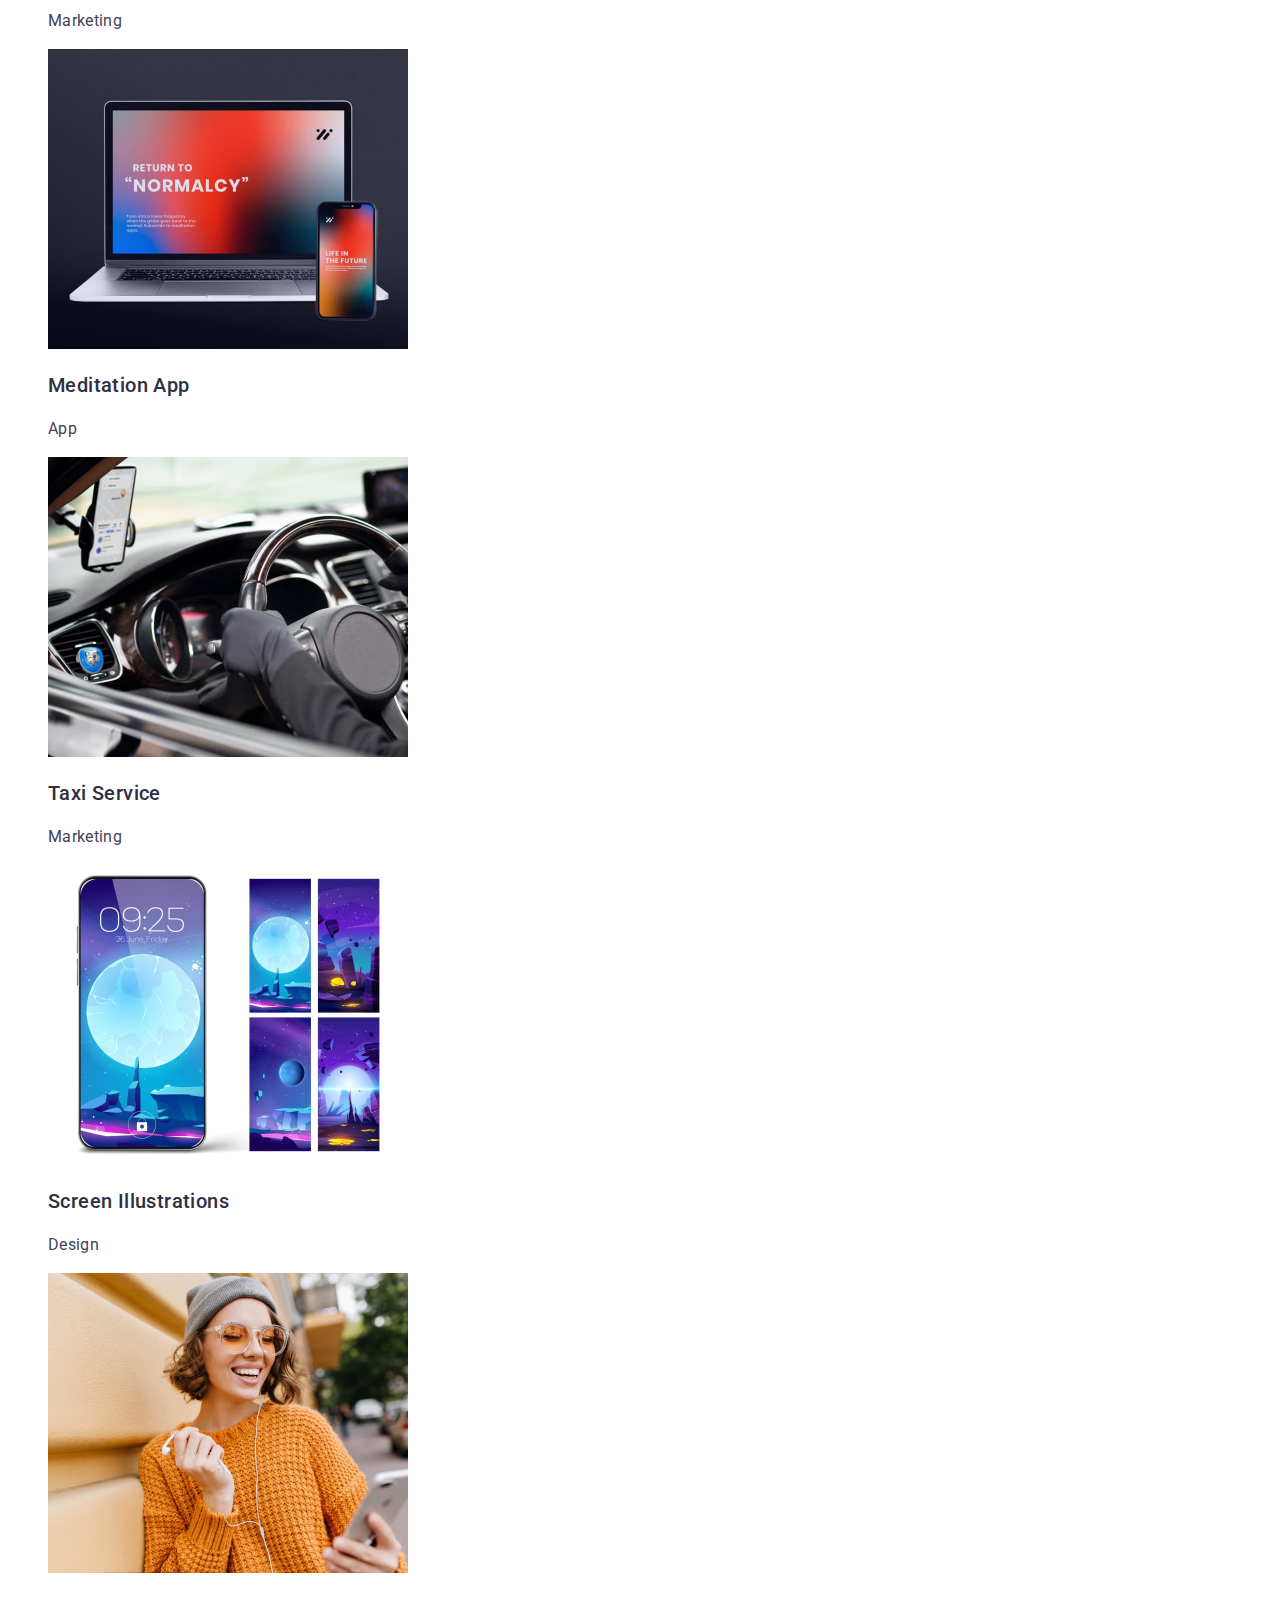
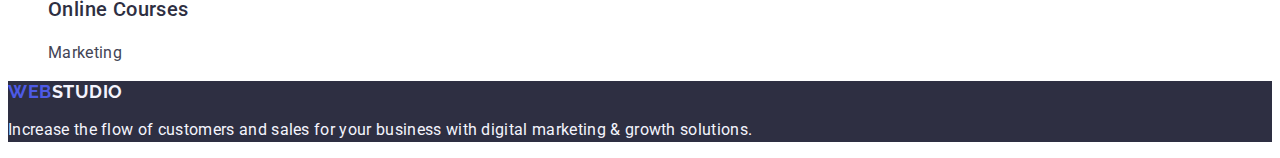
==== commit 70a6aacb: "all" ====
--- a/index.html
+++ b/index.html
@@ -1,87 +1,225 @@
 <!DOCTYPE html>
 <html lang="en">
-<head>
-    <meta charset="UTF-8">
-    <meta name="viewport" content="width=device-width, initial-scale=1.0">
-    <link rel="stylesheet" href="https://cdnjs.cloudflare.com/ajax/libs/modern-normalize/3.0.1/modern-normalize.min.css">
-    <link rel="preconnect" href="https://fonts.googleapis.com">
-    <link rel="preconnect" href="https://fonts.gstatic.com" crossorigin>
-    <link href="https://fonts.googleapis.com/css2?family=Raleway:wght@700&family=Roboto:wght@400;500;700&display=swap" rel="stylesheet">
-    <link rel="stylesheet" href="./css/style.css">
-    <title>WebStudio</title>
-</head>
-<body>
-    <header class="header">
-      <div class="container">
-        <nav class="nav-link">
-          <a href="./index.html" class="logo">Web<span class="logo-text">Studio</span></a>
-          <ul>
-            <li><a href="/" class="link-header">Studio</a></li>
-            <li><a href="" class="link-header">Portfolio</a></li>
-            <li><a href="" class="link-header">Contacts</a></li>
-          </ul>
-        </nav>
-        <address class="address-head">
-          <ul>
-            <li><a href="mailto:info@devstudio.com" class="address-link">info@devstudio.com</a></li>
-            <li><a href="tel:+110001111111" class="address-link">+11 (000) 111-11-11</a></li>
-          </ul>
-        </address>
-      </div>
+  <head>
+    <meta charset="UTF-8" />
+    <meta name="viewport" content="width=device-width, initial-scale=1.0" />
+    <link
+      rel="stylesheet"
+      href="https://cdnjs.cloudflare.com/ajax/libs/modern-normalize/3.0.1/modern-normalize.min.css"
+      integrity="sha512-q6WgHqiHlKyOqslT/lgBgodhd03Wp4BEqKeW6nNtlOY4quzyG3VoQKFrieaCeSnuVseNKRGpGeDU3qPmabCANg=="
+      crossorigin="anonymous"
+      referrerpolicy="no-referrer"
+    />
+    <link rel="preconnect" href="https://fonts.googleapis.com" />
+    <link rel="preconnect" href="https://fonts.gstatic.com" crossorigin />
+    <link
+      href="https://fonts.googleapis.com/css2?family=Raleway:ital,wght@0,700;1,700&family=Roboto:wght@400;500;700&display=swap"
+      rel="stylesheet"
+    />
+    <link rel="stylesheet" href="./css/style.css" />
+    <title>Document</title>
+  </head>
+  <body>
+    <header class="header-link">
+      <nav class="nav-link">
+        <a href="./index.html" class="logo"
+          >Web<span class="logo-text">Studio</span></a
+        >
+        <ul>
+          <li>
+            <a href="/" class="link-header">Studio</a>
+          </li>
+          <li>
+            <a href="" class="link-header">Portfolio</a>
+          </li>
+          <li>
+            <a href="" class="link-header">Contacts</a>
+          </li>
+        </ul>
+      </nav>
+      <address class="address-head">
+        <ul>
+          <li>
+            <a href="mailto:info@devstudio.com" class="address-link"
+              >info@devstudio.com</a
+            >
+          </li>
+          <li>
+            <a href="tel:+110001111111" class="address-link"
+              >+11 (000) 111-11-11</a
+            >
+          </li>
+        </ul>
+      </address>
     </header>
-
     <main>
-      <!-- Головний банер -->
-      <section class="business section">
-        <div class="container">
-          <h1 class="business-h">Effective Solutions for Your Business</h1>
-          <button type="button" class="button-business">Order Service</button>
-        </div>
-      </section>
-
+      <!-- Order Servic де основна кнопка -->
+      <section class="business">
+        <div class="container"></div>
+        <h1 class="business-h">Effective Solutions for Your Business</h1>
+        <button type="button" class="button-business">Order Service</button>
+      </section>
       <!-- Опис -->
-      <section class="section">
-        <div class="container">
-          <h2 class="base-h-two">Test</h2>
-          <ul>
-            <li>
-              <h3 class="base-h-tri">Strategy</h3>
-              <p class="base-p">Our goal is to identify the business problem...</p>
-            </li>
-          </ul>
-        </div>
-      </section>
-
+      <section>
+        <div class="container"></div>
+        <h2 class="base-h-two">Test</h2>
+        <ul>
+          <li>
+            <div class="container"></div>
+            <h3 class="base-h-tri">Strategy</h3>
+            <p class="base-p">
+              Our goal is to identify the business problem to walk away with the
+              perfect and creative solution.
+            </p>
+          </li>
+          <li>
+            <div class="container"></div>
+            <h3 class="base-h-tri">Punctuality</h3>
+            <p class="base-p">
+              Bring the key message to the brand's audience for the best price
+              within the shortest possible time.
+            </p>
+          </li>
+          <li>
+            <div class="container"></div>
+            <h3 class="base-h-tri">Diligence</h3>
+            <p class="base-p">
+              Research and confirm brands that present the strongest digital
+              growth opportunities and minimize risk.
+            </p>
+          </li>
+          <li>
+            <div class="container"></div>
+            <h3 class="base-h-tri">Technologies</h3>
+            <p class="base-p">
+              Design practice focused on digital experiences. We bring forth a
+              deep passion for problem-solving.
+            </p>
+          </li>
+        </ul>
+      </section>
       <!-- Команда -->
-      <section class="comand section">
-        <div class="container">
-          <h2 class="base-h-two-van">Our Team</h2>
-          <ul>
-            <li class="comand-link">
-              <img src="./images/img-3.jpg" alt="Mark Guerrero" width="264" height="260">
-              <h3 class="base-h-tri">Mark Guerrero</h3>
-              <p class="base-p">Product Designer</p>
-            </li>
-            <li class="comand-link">
-              <img src="./images/img-2.jpg" alt="Tom Ford" width="264" height="260">
-              <h3 class="base-h-tri">Tom Ford</h3>
-              <p class="base-p">Frontend Developer</p>
-            </li>
-            <li class="comand-link">
-              <img src="./images/img-1.jpg" alt="Camila Garcia" width="264" height="260">
-              <h3 class="base-h-tri">Camila Garcia</h3>
-              <p class="base-p">Marketing</p>
-            </li>
-          </ul>
-        </div>
+      <section class="comand">
+        <h2 class="base-h-two-van">Our Team</h2>
+        <ul>
+          <li class="comand-link">
+            <img
+              src="./images/img-3.jpg"
+              alt="photo-Mark Guerrero"
+              width="264"
+              height="260"
+            />
+            <h3 class="base-h-tri">Mark Guerrero</h3>
+            <p class="base-p">Product Designer</p>
+          </li>
+          <li class="comand-link">
+            <img
+              src="./images/img-2.jpg"
+              alt="photo-Tom Ford"
+              width="264"
+              height="260"
+            />
+            <h3 class="base-h-tri">Tom Ford</h3>
+            <p class="base-p">Frontend Developer</p>
+          </li>
+          <li class="comand-link">
+            <img
+              src="./images/img-1.jpg"
+              alt="photo-Camila Garcia"
+              width="264"
+              height="260"
+            />
+            <h3 class="base-h-tri">Camila Garcia</h3>
+            <p class="base-p">Marketing</p>
+          </li>
+          <li class="comand-link">
+            <img
+              src="./images/img.jpg"
+              alt="photo-Daniel Wilson"
+              width="264"
+              height="260"
+            />
+            <h3 class="base-h-tri">Daniel Wilson</h3>
+            <p class="base-p">UI Designer</p>
+          </li>
+        </ul>
+      </section>
+      <!-- Портфоліо -->
+      <section>
+        <h2 class="base-h-two-van">Our Portfolio</h2>
+        <ul>
+          <li>
+            <img
+              src="./images/photo-5.jpg"
+              alt="photo-Banking-App"
+              width="360"
+              height="300"
+            />
+            <h3 class="base-h-tri">Banking App</h3>
+            <p class="base-p">App</p>
+          </li>
+          <li>
+            <img
+              src="./images/photo-4.jpg"
+              alt="photo-Cashless-Payment"
+              width="360"
+              height="300"
+            />
+            <h3 class="base-h-tri">Cashless Payment</h3>
+            <p class="base-p">Marketing</p>
+          </li>
+          <li>
+            <img
+              src="./images/photo-3.jpg"
+              alt="photo-Meditation"
+              width="360"
+              height="300"
+            />
+            <h3 class="base-h-tri">Meditation App</h3>
+            <p class="base-p">App</p>
+          </li>
+          <li>
+            <img
+              src="./images/photo-2.jpg"
+              alt="photo-Taxi"
+              width="360"
+              height="300"
+            />
+            <h3 class="base-h-tri">Taxi Service</h3>
+            <p class="base-p">Marketing</p>
+          </li>
+          <li>
+            <img
+              src="./images/photo-1.jpg"
+              alt="photo-Screen-Illustrations"
+              width="360"
+              height="300"
+            />
+            <h3 class="base-h-tri">Screen Illustrations</h3>
+            <p class="base-p">Design</p>
+          </li>
+          <li>
+            <img
+              src="./images/photo.jpg"
+              alt="photo-Online-Courses"
+              width="360"
+              height="300"
+            />
+            <h3 class="base-h-tri">Online Courses</h3>
+            <p class="base-p">Marketing</p>
+          </li>
+        </ul>
       </section>
     </main>
-
     <footer class="footer">
-      <div class="container">
-        <a href="./index.html" class="logo-futer">Web<span class="logo-futer-span">Studio</span></a>
-        <p class="footer-p">Increase the flow of customers and sales for your business...</p>
-      </div>
+        <div class="container"></div>
+      <a href="./index.html" class="logo-futer"
+        >Web<span class="logo-futer-span">Studio</span></a
+      >
+      <p class="footer-p">
+        Increase the flow of customers and sales for your business with digital
+        marketing & growth solutions.
+      </p>
     </footer>
-</body>
-</html>
+  </body>
+</html>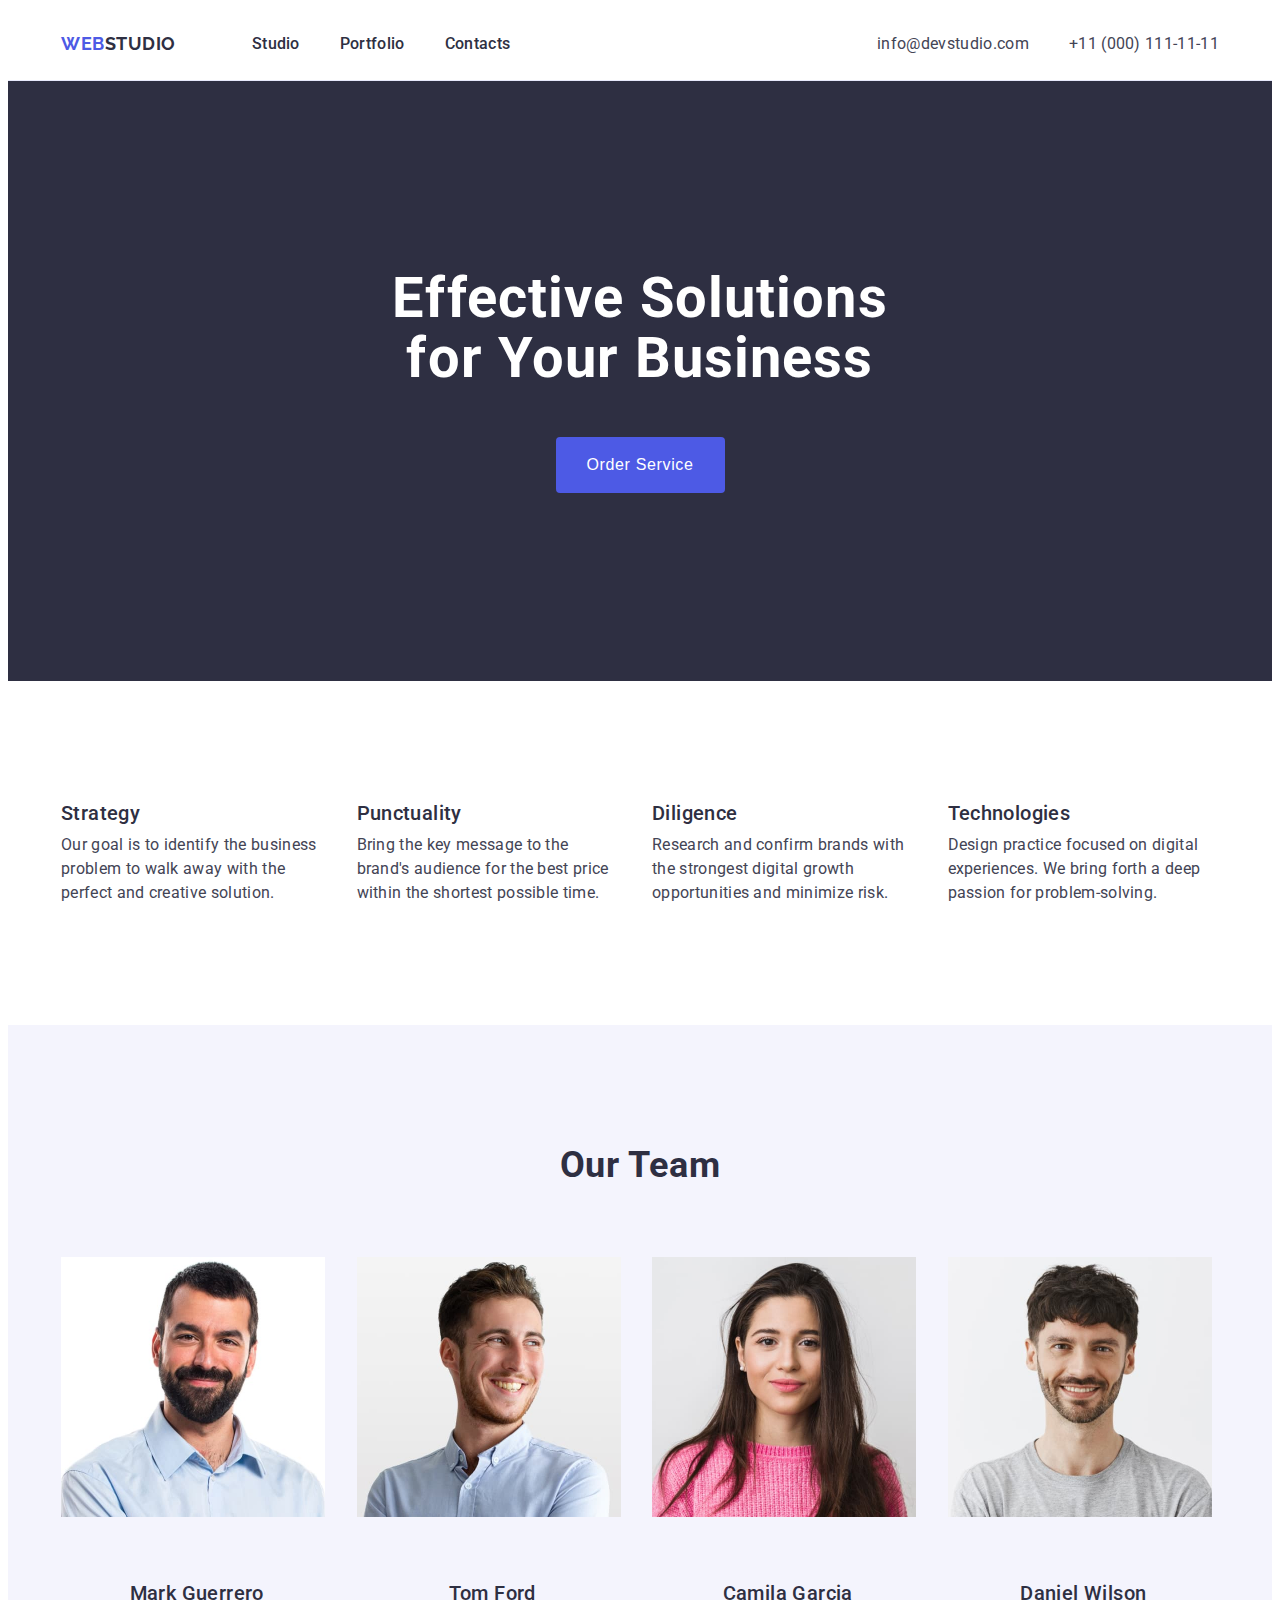
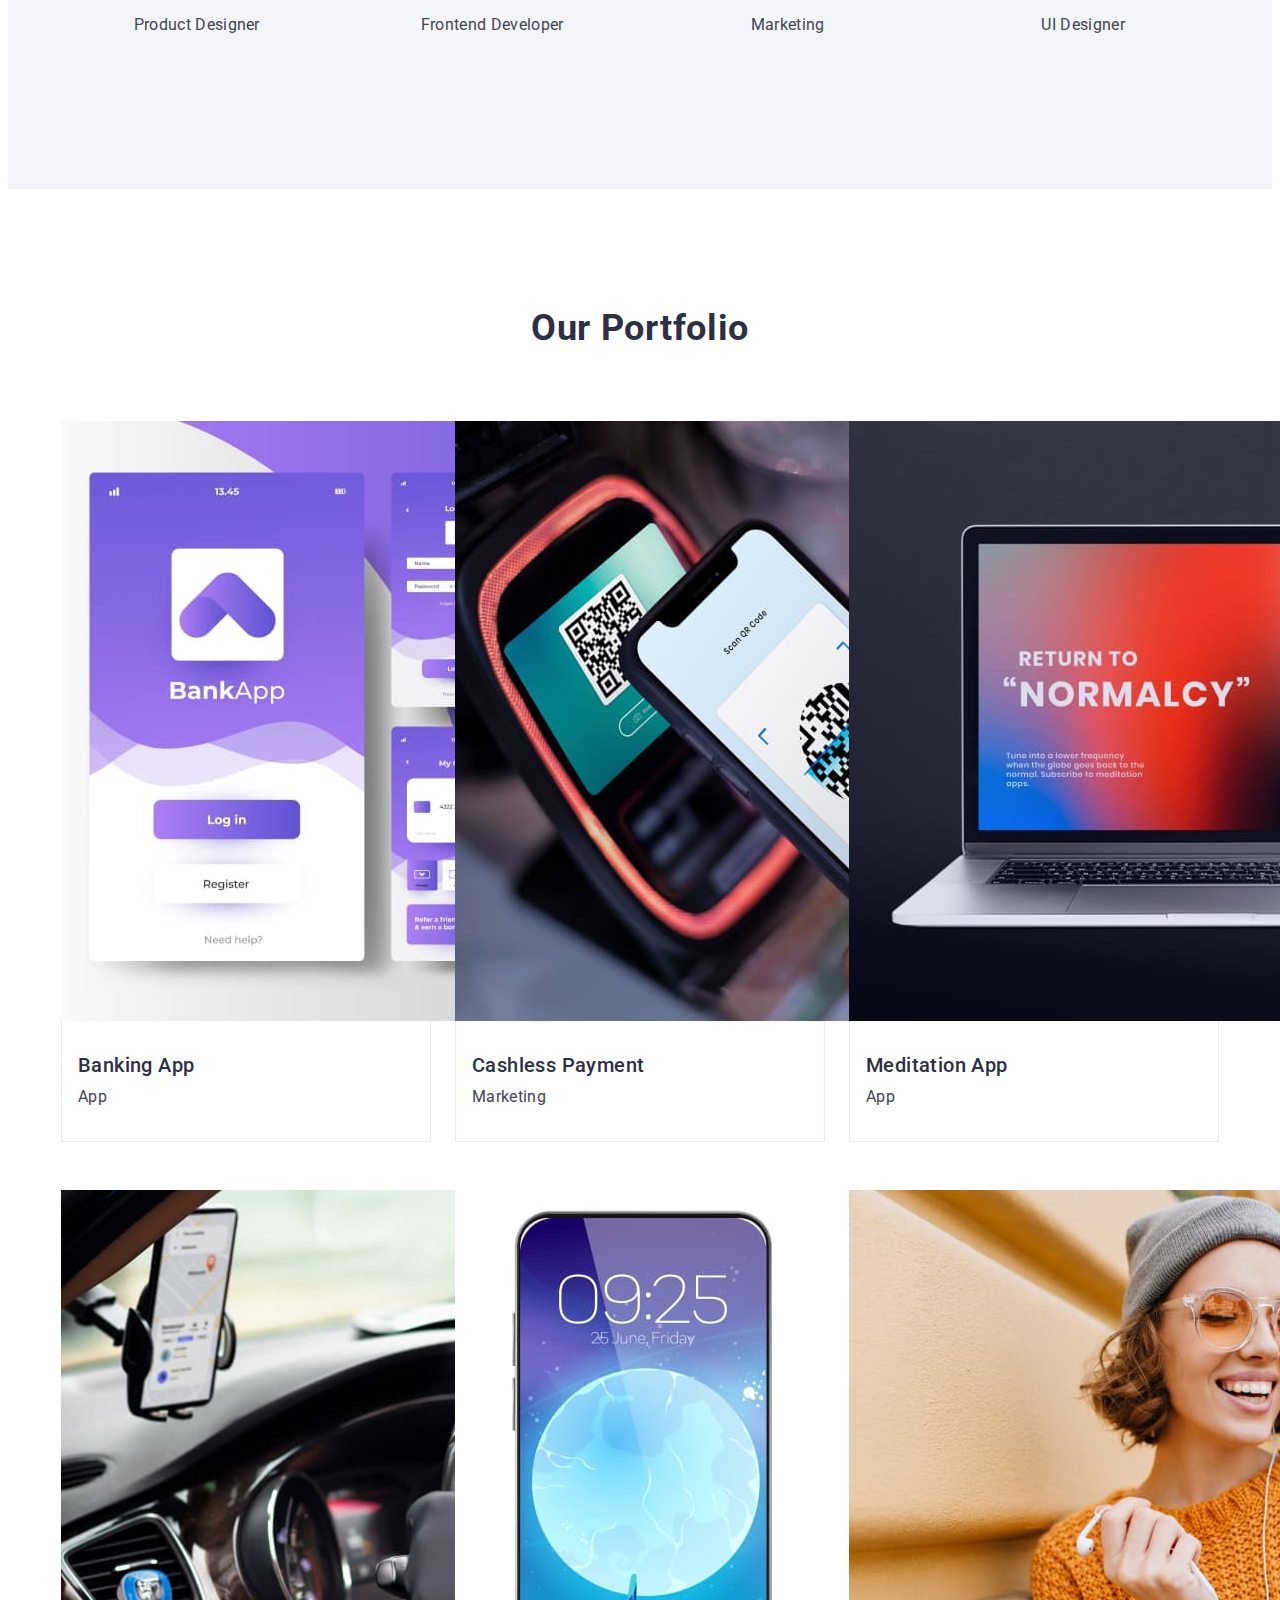
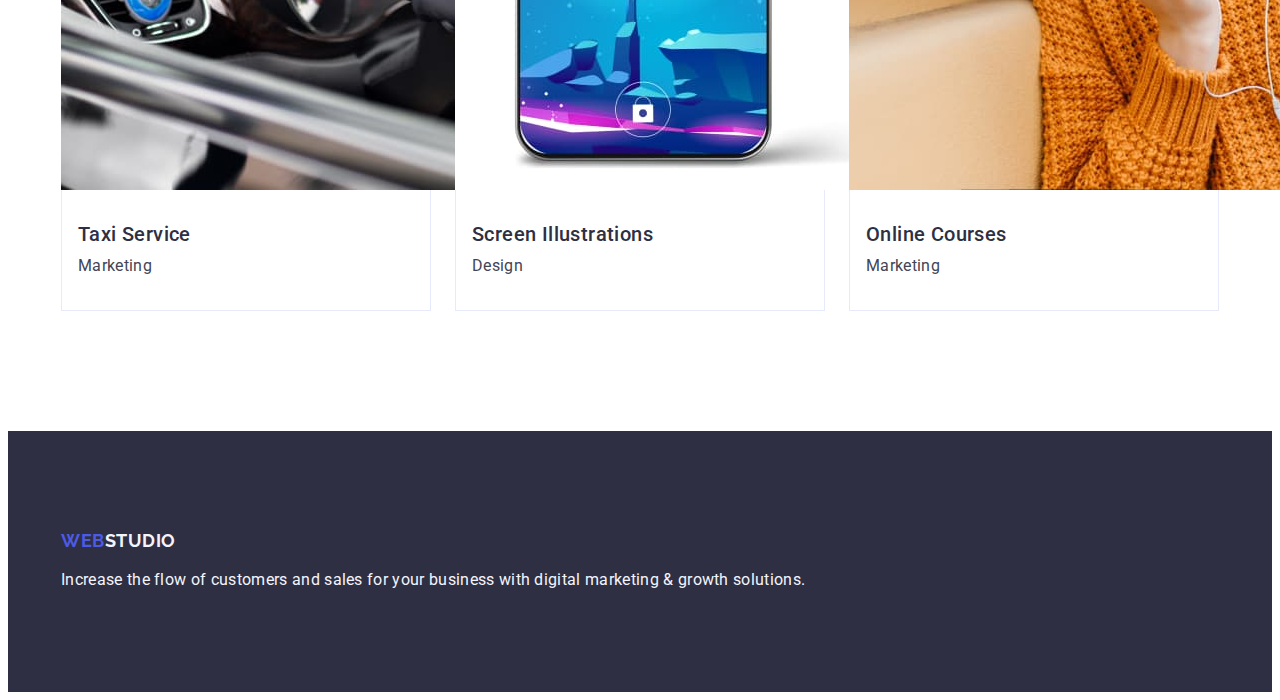
==== commit a57447e5: "all" ====
--- a/index.html
+++ b/index.html
@@ -13,213 +13,217 @@
     <link rel="preconnect" href="https://fonts.googleapis.com" />
     <link rel="preconnect" href="https://fonts.gstatic.com" crossorigin />
     <link
-      href="https://fonts.googleapis.com/css2?family=Raleway:ital,wght@0,700;1,700&family=Roboto:wght@400;500;700&display=swap"
+      href="https://fonts.googleapis.com/css2?family=Raleway:wght@700&family=Roboto:wght@400;500;700&display=swap"
       rel="stylesheet"
     />
     <link rel="stylesheet" href="./css/style.css" />
-    <title>Document</title>
+    <title>WEBSTUDIO</title>
   </head>
   <body>
-    <header class="header-link">
-      <nav class="nav-link">
-        <a href="./index.html" class="logo"
-          >Web<span class="logo-text">Studio</span></a
-        >
-        <ul>
-          <li>
-            <a href="/" class="link-header">Studio</a>
-          </li>
-          <li>
-            <a href="" class="link-header">Portfolio</a>
-          </li>
-          <li>
-            <a href="" class="link-header">Contacts</a>
-          </li>
-        </ul>
-      </nav>
-      <address class="address-head">
-        <ul>
-          <li>
-            <a href="mailto:info@devstudio.com" class="address-link"
-              >info@devstudio.com</a
-            >
-          </li>
-          <li>
-            <a href="tel:+110001111111" class="address-link"
-              >+11 (000) 111-11-11</a
-            >
-          </li>
-        </ul>
-      </address>
+    <!--Header-->
+    <header class="header">
+      <div class="container header-content">
+        <nav class="header-nav">
+          <a class="header-logo" href="./index.html"
+            ><span class="header-logo-span">Web</span>Studio</a
+          >
+          <ul class="header-menu-list">
+            <li class="header-menu-item">
+              <a class="header-menu-link" href="index.html">Studio</a>
+            </li>
+            <li class="header-menu-item">
+              <a class="header-menu-link" href="index.html">Portfolio</a>
+            </li>
+            <li class="header-menu-item">
+              <a class="header-menu-link" href="index.html">Contacts</a>
+            </li>
+          </ul>
+        </nav>
+        <address class="header-address">
+          <ul class="header-address-list">
+            <li class="header-address-item">
+              <a class="header-address-link" href="mailto:info@devstudio.com"
+                >info@devstudio.com</a
+              >
+            </li>
+            <li class="header-address-item">
+              <a class="header-address-link" href="tel:+110001111111"
+                >+11 (000) 111-11-11</a
+              >
+            </li>
+          </ul>
+        </address>
+      </div>
     </header>
     <main>
-      <!-- Order Servic де основна кнопка -->
-      <section class="business">
-        <div class="container"></div>
-        <h1 class="business-h">Effective Solutions for Your Business</h1>
-        <button type="button" class="button-business">Order Service</button>
-      </section>
-      <!-- Опис -->
-      <section>
-        <div class="container"></div>
-        <h2 class="base-h-two">Test</h2>
-        <ul>
-          <li>
-            <div class="container"></div>
-            <h3 class="base-h-tri">Strategy</h3>
-            <p class="base-p">
-              Our goal is to identify the business problem to walk away with the
-              perfect and creative solution.
-            </p>
-          </li>
-          <li>
-            <div class="container"></div>
-            <h3 class="base-h-tri">Punctuality</h3>
-            <p class="base-p">
-              Bring the key message to the brand's audience for the best price
-              within the shortest possible time.
-            </p>
-          </li>
-          <li>
-            <div class="container"></div>
-            <h3 class="base-h-tri">Diligence</h3>
-            <p class="base-p">
-              Research and confirm brands that present the strongest digital
-              growth opportunities and minimize risk.
-            </p>
-          </li>
-          <li>
-            <div class="container"></div>
-            <h3 class="base-h-tri">Technologies</h3>
-            <p class="base-p">
-              Design practice focused on digital experiences. We bring forth a
-              deep passion for problem-solving.
-            </p>
-          </li>
-        </ul>
-      </section>
-      <!-- Команда -->
-      <section class="comand">
-        <h2 class="base-h-two-van">Our Team</h2>
-        <ul>
-          <li class="comand-link">
-            <img
-              src="./images/img-3.jpg"
-              alt="photo-Mark Guerrero"
-              width="264"
-              height="260"
-            />
-            <h3 class="base-h-tri">Mark Guerrero</h3>
-            <p class="base-p">Product Designer</p>
-          </li>
-          <li class="comand-link">
-            <img
-              src="./images/img-2.jpg"
-              alt="photo-Tom Ford"
-              width="264"
-              height="260"
-            />
-            <h3 class="base-h-tri">Tom Ford</h3>
-            <p class="base-p">Frontend Developer</p>
-          </li>
-          <li class="comand-link">
-            <img
-              src="./images/img-1.jpg"
-              alt="photo-Camila Garcia"
-              width="264"
-              height="260"
-            />
-            <h3 class="base-h-tri">Camila Garcia</h3>
-            <p class="base-p">Marketing</p>
-          </li>
-          <li class="comand-link">
-            <img
-              src="./images/img.jpg"
-              alt="photo-Daniel Wilson"
-              width="264"
-              height="260"
-            />
-            <h3 class="base-h-tri">Daniel Wilson</h3>
-            <p class="base-p">UI Designer</p>
-          </li>
-        </ul>
-      </section>
-      <!-- Портфоліо -->
-      <section>
-        <h2 class="base-h-two-van">Our Portfolio</h2>
-        <ul>
-          <li>
-            <img
-              src="./images/photo-5.jpg"
-              alt="photo-Banking-App"
-              width="360"
-              height="300"
-            />
-            <h3 class="base-h-tri">Banking App</h3>
-            <p class="base-p">App</p>
-          </li>
-          <li>
-            <img
-              src="./images/photo-4.jpg"
-              alt="photo-Cashless-Payment"
-              width="360"
-              height="300"
-            />
-            <h3 class="base-h-tri">Cashless Payment</h3>
-            <p class="base-p">Marketing</p>
-          </li>
-          <li>
-            <img
-              src="./images/photo-3.jpg"
-              alt="photo-Meditation"
-              width="360"
-              height="300"
-            />
-            <h3 class="base-h-tri">Meditation App</h3>
-            <p class="base-p">App</p>
-          </li>
-          <li>
-            <img
-              src="./images/photo-2.jpg"
-              alt="photo-Taxi"
-              width="360"
-              height="300"
-            />
-            <h3 class="base-h-tri">Taxi Service</h3>
-            <p class="base-p">Marketing</p>
-          </li>
-          <li>
-            <img
-              src="./images/photo-1.jpg"
-              alt="photo-Screen-Illustrations"
-              width="360"
-              height="300"
-            />
-            <h3 class="base-h-tri">Screen Illustrations</h3>
-            <p class="base-p">Design</p>
-          </li>
-          <li>
-            <img
-              src="./images/photo.jpg"
-              alt="photo-Online-Courses"
-              width="360"
-              height="300"
-            />
-            <h3 class="base-h-tri">Online Courses</h3>
-            <p class="base-p">Marketing</p>
-          </li>
-        </ul>
+      <!--Hero-->
+      <section class="hero">
+        <div class="container">
+          <h1 class="hero-title">Effective Solutions for Your Business</h1>
+          <button class="hero-btn" type="button">Order Service</button>
+        </div>
+      </section>
+      <!--About company-->
+      <section class="about-comp">
+        <div class="container">
+          <h2 class="visually-hidden">Section1</h2>
+          <ul class="about-comp-list">
+            <li class="about-comp-item">
+              <h3 class="about-comp-subtitle">Strategy</h3>
+              <p class="about-comp-text">
+                Our goal is to identify the business problem to walk away with
+                the perfect and creative solution.
+              </p>
+            </li>
+            <li class="about-comp-item">
+              <h3 class="about-comp-subtitle">Punctuality</h3>
+              <p class="about-comp-text">
+                Bring the key message to the brand's audience for the best price
+                within the shortest possible time.
+              </p>
+            </li>
+            <li class="about-comp-item">
+              <h3 class="about-comp-subtitle">Diligence</h3>
+              <p class="about-comp-text">
+                Research and confirm brands with the strongest digital growth
+                opportunities and minimize risk.
+              </p>
+            </li>
+            <li class="about-comp-item">
+              <h3 class="about-comp-subtitle">Technologies</h3>
+              <p class="about-comp-text">
+                Design practice focused on digital experiences. We bring forth a
+                deep passion for problem-solving.
+              </p>
+            </li>
+          </ul>
+        </div>
+      </section>
+      <!--Our Team-->
+      <section class="our-team">
+        <div class="container">
+          <h2 class="our-team-title">Our Team</h2>
+          <ul class="our-team-list">
+            <li class="our-team-item">
+              <img
+                class="our-team-picture"
+                src="./images/img-3.jpg"
+                alt="Mark Guerrero Product Designer"
+                width="264"
+                height="260"
+              />
+              <div class="our-team-container">
+                <h3 class="our-team-subtitle">Mark Guerrero</h3>
+                <p class="our-team-text">Product Designer</p>
+              </div>
+            </li>
+            <li class="our-team-item">
+              <img
+                class="our-team-picture"
+                src="./images/img-2.jpg"
+                alt="Tom Ford Frontend Developer"
+                width="264"
+                height="260"
+              />
+              <div class="our-team-container">
+                <h3 class="our-team-subtitle">Tom Ford</h3>
+                <p class="our-team-text">Frontend Developer</p>
+              </div>
+            </li>
+            <li class="our-team-item">
+              <img
+                class="our-team-picture"
+                src="./images/img-1.jpg"
+                alt="Camila Garcia Marketing"
+                width="264"
+                height="260"
+              />
+              <div class="our-team-container">
+                <h3 class="our-team-subtitle">Camila Garcia</h3>
+                <p class="our-team-text">Marketing</p>
+              </div>
+            </li>
+            <li class="our-team-item">
+              <img
+                class="our-team-picture"
+                src="./images/img.jpg"
+                alt="Daniel Wilson UI Designer"
+                width="264"
+                height="260"
+              />
+              <div class="our-team-container">
+                <h3 class="our-team-subtitle">Daniel Wilson</h3>
+                <p class="our-team-text">UI Designer</p>
+              </div>
+            </li>
+          </ul>
+        </div>
+      </section>
+      <!--Our prtfol-->
+      <section class="our-prtfol">
+        <div class="container">
+          <h2 class="our-prtfol-title">Our Portfolio</h2>
+          <ul class="our-prtfol-list">
+            <li class="our-prtfol-item">
+              <img src="./images/photo-5.jpg" alt="banking-app" />
+              <div class="our-prtfol-container">
+                <h3 class="our-prtfol-subtitle">Banking App</h3>
+                <p class="our-prtfol-text">App</p>
+              </div>
+            </li>
+            <li class="our-prtfol-item">
+              <img src="./images/photo-4.jpg" alt="cashless-payment" />
+              <div class="our-prtfol-container">
+                <h3 class="our-prtfol-subtitle">Cashless Payment</h3>
+                <p class="our-prtfol-text">Marketing</p>
+              </div>
+            </li>
+            <li class="our-prtfol-item">
+              <img src="./images/photo-3.jpg" alt="meditation-app" />
+              <div class="our-prtfol-container">
+                <h3 class="our-prtfol-subtitle">Meditation App</h3>
+                <p class="our-prtfol-text">App</p>
+              </div>
+            </li>
+            <li class="our-prtfol-item">
+              <img src="./images/photo-2.jpg" alt="taxi-service" />
+              <div class="our-prtfol-container">
+                <h3 class="our-prtfol-subtitle">Taxi Service</h3>
+                <p class="our-prtfol-text">Marketing</p>
+              </div>
+            </li>
+            <li class="our-prtfol-item">
+              <img
+                src="./images/photo-1.jpg"
+                alt="screen-illustrations"
+              />
+              <div class="our-prtfol-container">
+                <h3 class="our-prtfol-subtitle">Screen Illustrations</h3>
+                <p class="our-prtfol-text">Design</p>
+              </div>
+            </li>
+            <li class="our-prtfol-item">
+              <img src="./images/photo.jpg" alt="online-courses" />
+              <div class="our-prtfol-container">
+                <h3 class="our-prtfol-subtitle">Online Courses</h3>
+                <p class="our-prtfol-text">Marketing</p>
+              </div>
+            </li>
+          </ul>
+        </div>
       </section>
     </main>
+    <!--Footer-->
     <footer class="footer">
-        <div class="container"></div>
-      <a href="./index.html" class="logo-futer"
-        >Web<span class="logo-futer-span">Studio</span></a
-      >
-      <p class="footer-p">
-        Increase the flow of customers and sales for your business with digital
-        marketing & growth solutions.
-      </p>
+      <div class="container">
+        <a class="footer-logo" href="./index.html"
+          ><span class="web-logo">Web</span>Studio</a
+        >
+        <p class="footer-text">
+          Increase the flow of customers and sales for your business with
+          digital marketing & growth solutions.
+        </p>
+      </div>
     </footer>
   </body>
 </html>--- a/css/style.css
+++ b/css/style.css
@@ -1,137 +1,304 @@
 body {
-    font-family: "Roboto", sans-serif;
+    font-family: 'Roboto', sans-serif;
     background-color: #fff;
     color: #434455;
-}
-ul, ol {
-    list-style-type: none;
-}
-.container {
+  }
+  p,
+  h1,
+  h2,
+  h3 {
+    margin: 0;
+  }
+  ul {
+    list-style: none;
+    padding: 0;
+    margin: 0;
+  }
+  
+  a {
+    text-decoration: none;
+  }
+  .container {
     max-width: 1158px;
+    padding-left: 15px;
+    padding-right: 15px;
     margin: 0 auto;
-    padding: 0 15px;
-  }
-a{
-    text-decoration: none;
-}
-.address-head{
-    font-style: normal
-}
-.header {
-    background-color: #e0e0e0;
-    border-bottom: 1px solid #bdbdbd; /* Додано рамку */
-  }
-.logo{
-    font-family: "Raleway", sans-serif;
+  }
+  img {
+    display: block;
+  }
+  
+  /*-----header-----*/
+  .header {
+    border-bottom: 1px solid #e7e9fc;
+  }
+  .header-content {
+    display: flex;
+    align-items: center;
+  }
+  
+  .header-nav {
+    display: flex;
+    align-items: center;
+  }
+  .header-logo {
+    font-family: 'Raleway', sans-serif;
     font-weight: 700;
     font-size: 18px;
-    line-height: 1.17;
+    line-height: 1.16;
     letter-spacing: 0.03em;
     text-transform: uppercase;
+    color: #2e2f42;
+    padding-top: 24px;
+    padding-bottom: 24px;
+    margin-right: 76px;
+    display: block;
+  }
+  .header-logo-span {
     color: #4d5ae5;
-}
-.logo-text{
-    color: #2e2f42;
-}
-.link-header{
-    font-weight: 500;
-    font-size: 16px;
-    line-height: 1.5;
-    letter-spacing: 0.02em;
-    color: #2e2f42;
-}
-.link-header:focus, .link-header:hover{
-    color: #404BBF;
-}
-.address-link{
-    font-size: 16px;
-    line-height: 1.5;
-    letter-spacing: 0.02em;
-    color: #434455;
+  }
+  .header-menu-list {
+    display: flex;
+    align-items: center;
+    gap: 40px;
+  }
+  .header-menu-link {
+    font-weight: 500;
+    font-size: 16px;
+    line-height: 1.5;
+    letter-spacing: 0.02em;
+    color: #2e2f42;
+    padding-top: 24px;
+    padding-bottom: 24px;
+    display: block;
+  }
+  .header-menu-link:hover,
+  .header-menu-link:focus {
+    color: #404bbf;
+  }
+  .header-address {
     font-style: normal;
-}
-.address-link:focus, .address-link:hover {
-    color: #404BBF;
-}
-.business{
-    background-color: #2e2f42;
-}
-.business-h{
+    margin-left: auto;
+  }
+  .header-address-list {
+    display: flex;
+    align-items: center;
+    gap: 40px;
+  }
+  .header-address-link {
+    font-weight: 400;
+    font-size: 16px;
+    line-height: 1.5;
+    letter-spacing: 0.02em;
+    color: #434455;
+    font-style: normal;
+    padding-top: 24px;
+    padding-bottom: 24px;
+    display: block;
+  }
+  .header-address-link:hover,
+  .header-address-link:focus {
+    color: #404bbf;
+  }
+  
+  /*--------hero--------*/
+  .hero-title {
     font-weight: 700;
     font-size: 56px;
     line-height: 1.07;
     letter-spacing: 0.02em;
     text-align: center;
     color: #fff;
-}
-.button-business{
+    max-width: 496px;
+    margin: 0 auto;
+    margin-bottom: 48px;
+  }
+  
+  .hero {
+    padding-top: 188px;
+    padding-bottom: 188px;
+    background: #2e2f42;
+  }
+  
+  .hero-btn {
+    margin: 0 auto;
+    min-width: 169px;
+    height: 56px;
+    border: none;
+    text-align: center;
     font-weight: 500;
     font-size: 16px;
     line-height: 1.5;
     letter-spacing: 0.04em;
     color: #fff;
-    background-color: #4d5ae5;
+    border-radius: 4px;
     cursor: pointer;
-}
-.button-business:focus, .button-business:hover {
-    background-color: #404BBF;
-}
-.base-h-two{
+    background: #4d5ae5;
+    display: block;
+  }
+  .hero-btn:hover,
+  .hero-btn:focus {
+    background: #404bbf;
+  }
+  /*-----------about company-------------*/
+  .visually-hidden {
+    position: absolute;
+    width: 1px;
+    height: 1px;
+    margin: -1px;
+    border: 0;
+    padding: 0;
+    white-space: nowrap;
+    clip-path: inset(100%);
+    clip: rect(0 0 0 0);
+    overflow: hidden;
+  }
+  .about-comp {
+    padding-top: 120px;
+    padding-bottom: 120px;
+  }
+  .about-comp-list {
+    display: flex;
+    align-items: center;
+    gap: 24px;
+  }
+  .about-comp-item {
+    width: calc((100% - 72px) / 4);
+  }
+  .about-comp-subtitle {
+    font-weight: 500;
+    font-size: 20px;
+    line-height: 1.2;
+    letter-spacing: 0.02em;
+    color: #2e2f42;
+    margin-bottom: 8px;
+  }
+  .about-comp-text {
+    max-width: 264px;
+    font-weight: 400;
+    font-size: 16px;
+    line-height: 1.5;
+    letter-spacing: 0.02em;
+    color: #434455;
+  }
+  
+  /*------------------our team--------------------*/
+  .our-team {
+    background: #f4f4fd;
+  }
+  .our-team {
+    padding-top: 120px;
+    padding-bottom: 120px;
+  }
+  .our-team-title {
+    font-weight: 700;
+    font-size: 36px;
+    line-height: 1.11111;
+    letter-spacing: 0.02em;
+    text-align: center;
+    color: #2e2f42;
+    margin-bottom: 72px;
+  }
+  .our-team-list {
+    display: flex;
+    gap: 24px;
+  }
+  .our-team-item {
+    border-radius: 0 0 4px 4px;
+    width: calc((100% - 72px) / 4);
+  }
+  .our-team-picture {
+    margin-bottom: 32px;
+  }
+  .our-team-container {
+    padding: 32px 0;
+  }
+  .our-team-subtitle {
+    font-weight: 500;
+    font-size: 20px;
+    line-height: 1.2;
+    letter-spacing: 0.02em;
+    text-align: center;
+    color: #2e2f42;
+    margin-bottom: 8px;
+  }
+  .our-team-text {
+    font-weight: 400;
+    font-size: 16px;
+    line-height: 1.5;
+    letter-spacing: 0.02em;
+    text-align: center;
+    color: #434455;
+  }
+  /*---------------our prtfol----------------*/
+  .our-prtfol {
+    padding-top: 120px;
+    padding-bottom: 120px;
+  }
+  .our-prtfol-title {
     font-weight: 700;
     font-size: 36px;
     line-height: 1.11;
     letter-spacing: 0.02em;
     text-align: center;
     color: #2e2f42;
-}
-.base-h-two-van{
-    font-weight: 700;
-    font-size: 36px;
-    line-height: 1.11;
-    letter-spacing: 0.02em;
-    text-align: center;
-    color: #2e2f42;
-    text-transform: capitalize;
-}
-.base-h-tri{
+    margin-bottom: 72px;
+  }
+  .our-prtfol-list {
+    display: flex;
+    flex-wrap: wrap;
+    gap: 24px;
+    row-gap: 48px;
+  }
+  .our-prtfol-item {
+    width: calc((100% - 48px) / 3);
+  }
+  .our-prtfol-container {
+    padding: 32px 16px;
+    border: 1px solid #e7e9fc;
+    border-top: none;
+  }
+  .our-prtfol-subtitle {
+    margin-bottom: 8px;
     font-weight: 500;
     font-size: 20px;
     line-height: 1.2;
     letter-spacing: 0.02em;
     color: #2e2f42;
-}
-.base-p{
-    font-size: 16px;
-    line-height: 1.5;
-    letter-spacing: 0.02em;
-}
-.comand{
-    background-color: #f4f4fd;
-}
-.section {
-    padding: 120px 0;
-  }
-.comand-link{
-    background-color: #fff;
-}
-.footer{
-    background-color: #2e2f42;
-}
-.logo-futer{
-    font-family: "Raleway", sans-serif;
+  }
+  .our-prtfol-text {
+    font-weight: 400;
+    font-size: 16px;
+    line-height: 1.5;
+    letter-spacing: 0.02em;
+    color: #434455;
+  }
+  /*-----------------footer-------------------*/
+  
+  .footer {
+    background: #2e2f42;
+    padding-top: 100px;
+    padding-bottom: 100px;
+  }
+  
+  .footer-logo {
+    margin-bottom: 16px;
+    display: inline-block;
+    font-family: 'Raleway', sans-serif;
     font-weight: 700;
     font-size: 18px;
-    line-height: 1.17;
+    line-height: 1.16;
     letter-spacing: 0.03em;
     text-transform: uppercase;
+    color: #f4f4fd;
+  }
+  .web-logo {
     color: #4d5ae5;
-}
-.logo-futer-span{
+  }
+  .footer-text {
+    font-weight: 400;
+    font-size: 16px;
+    line-height: 1.5;
+    letter-spacing: 0.02em;
     color: #f4f4fd;
-}
-.footer-p{
-    font-size: 16px;
-    line-height: 1.5;
-    letter-spacing: 0.02em;
-    color: #f4f4fd;
-}+  }